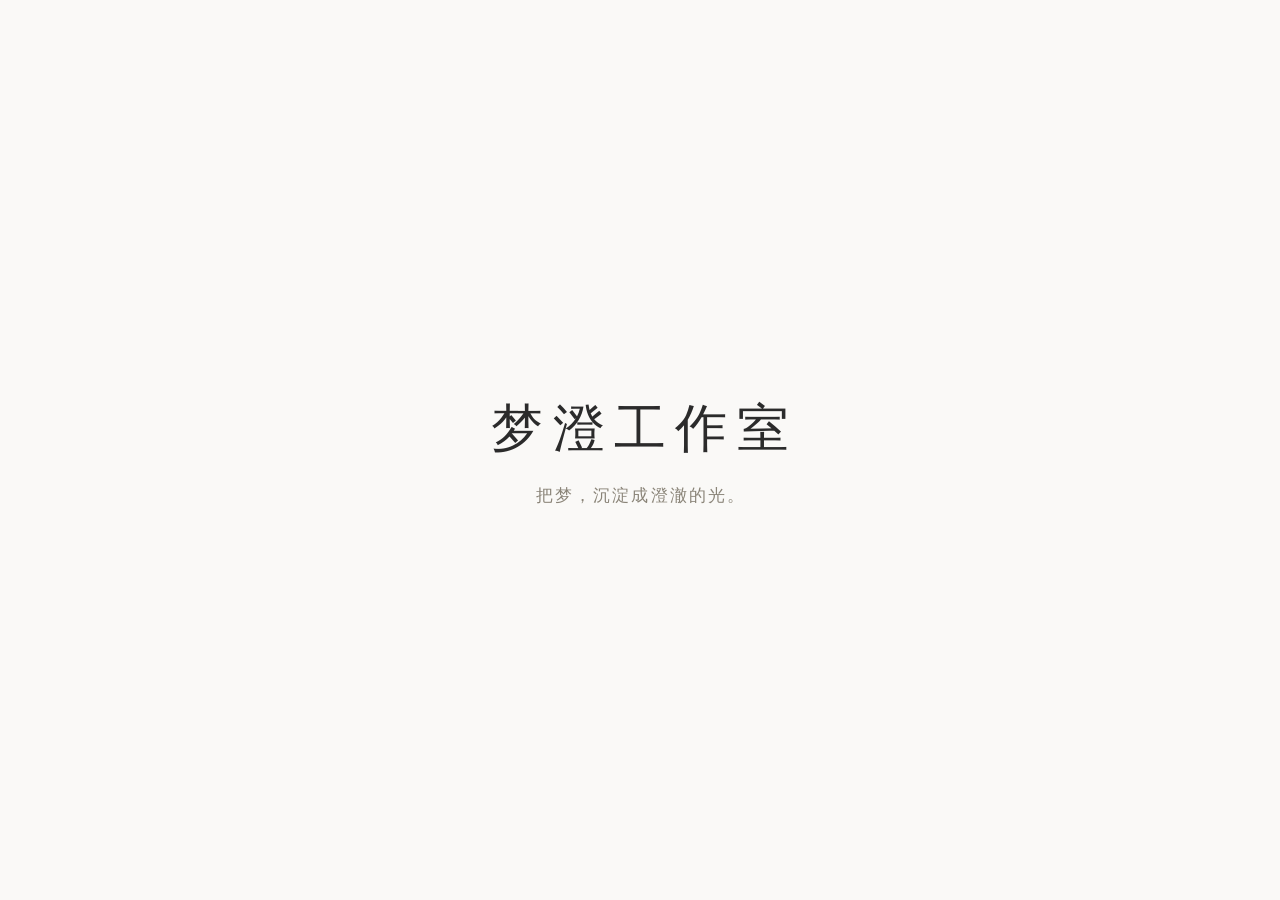
==== index.html @ 573a4550 "Add initial placeholder page for 梦澄工作室" ====
<!DOCTYPE html>
<html lang="zh-CN">
<head>
  <meta charset="UTF-8">
  <meta name="viewport" content="width=device-width, initial-scale=1.0">
  <title>梦澄工作室</title>
  <style>
    * {
      margin: 0;
      padding: 0;
      box-sizing: border-box;
    }

    html, body {
      height: 100%;
    }

    body {
      display: flex;
      flex-direction: column;
      align-items: center;
      justify-content: center;
      gap: 1.25rem;
      background: #faf9f7;
      color: #2b2b2b;
      font-family: "Noto Serif SC", "Songti SC", "SimSun", serif;
      text-align: center;
      padding: 1.5rem;
    }

    h1 {
      font-size: clamp(2rem, 6vw, 3.25rem);
      font-weight: 500;
      letter-spacing: 0.18em;
      text-indent: 0.18em;
    }

    p {
      font-size: clamp(0.9rem, 2.4vw, 1.05rem);
      color: #8a8478;
      letter-spacing: 0.12em;
      text-indent: 0.12em;
    }
  </style>
</head>
<body>
  <h1>梦澄工作室</h1>
  <p>把梦，沉淀成澄澈的光。</p>
</body>
</html>
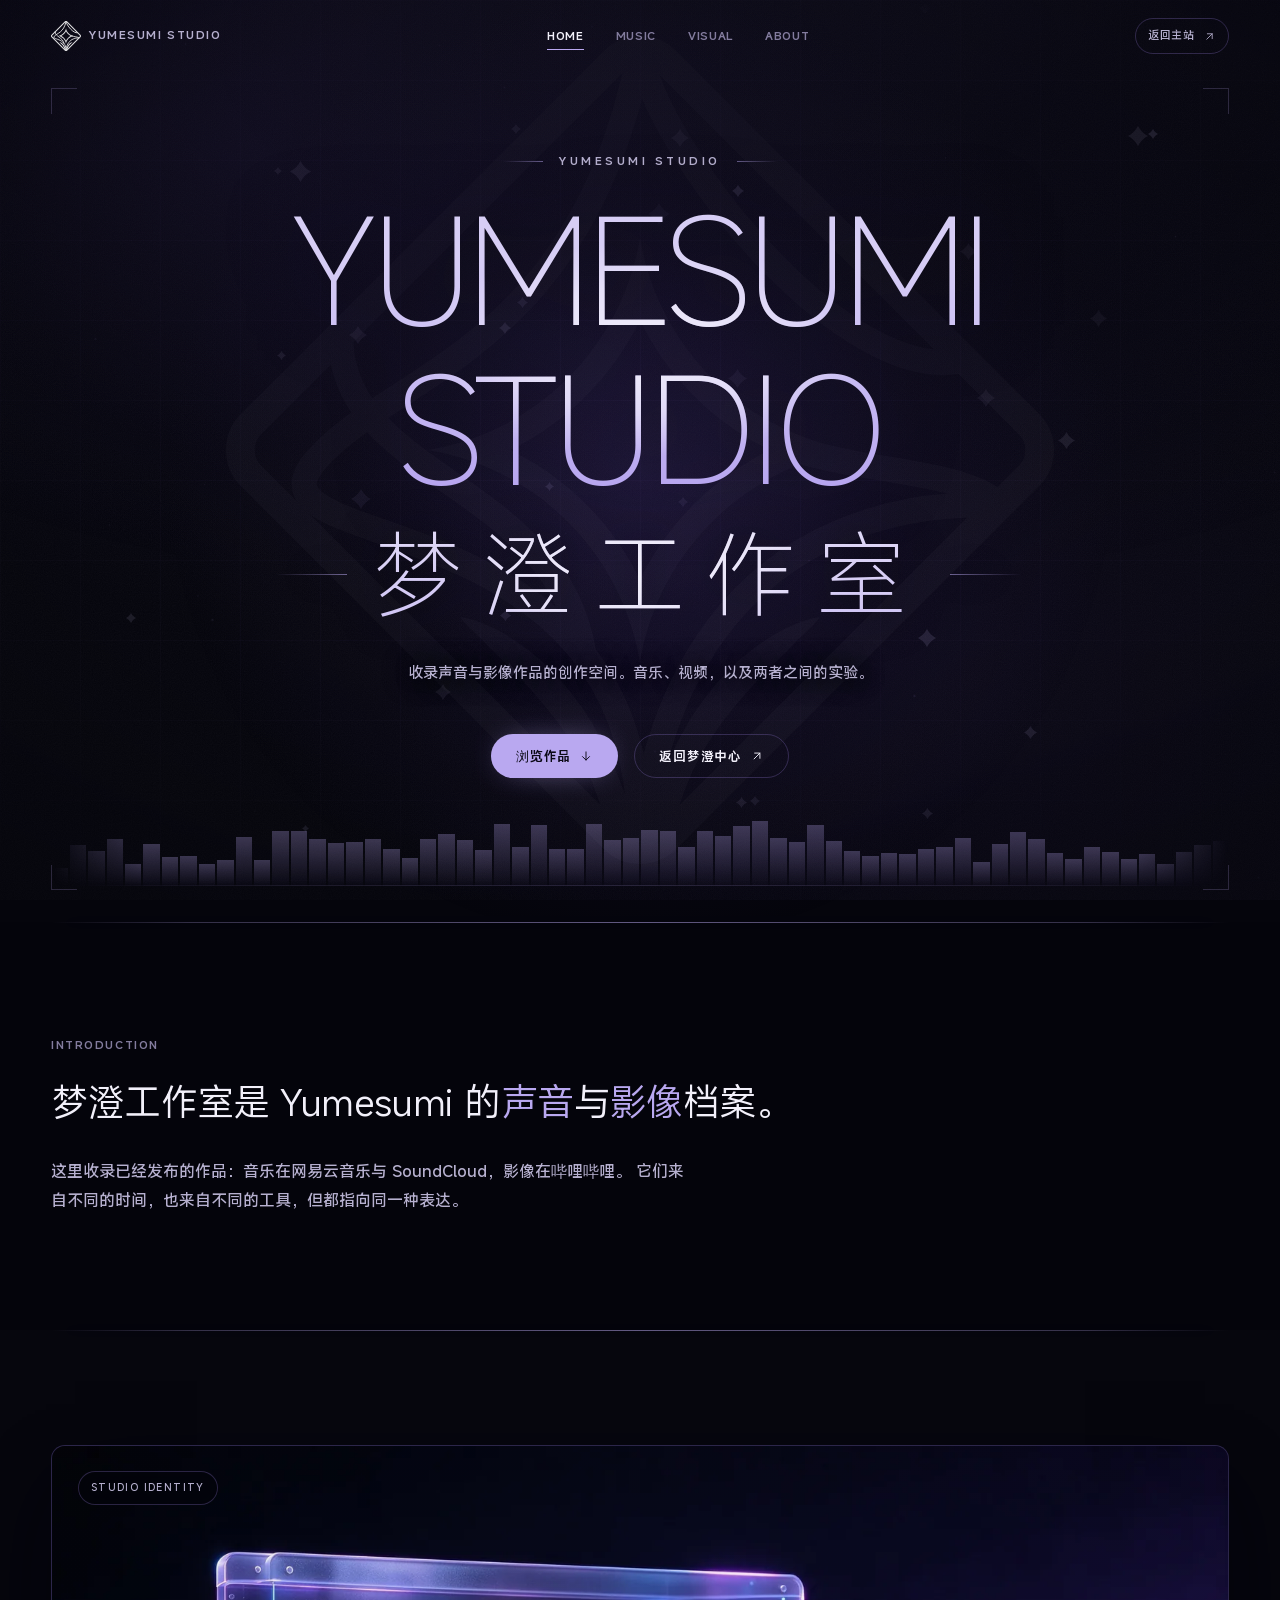
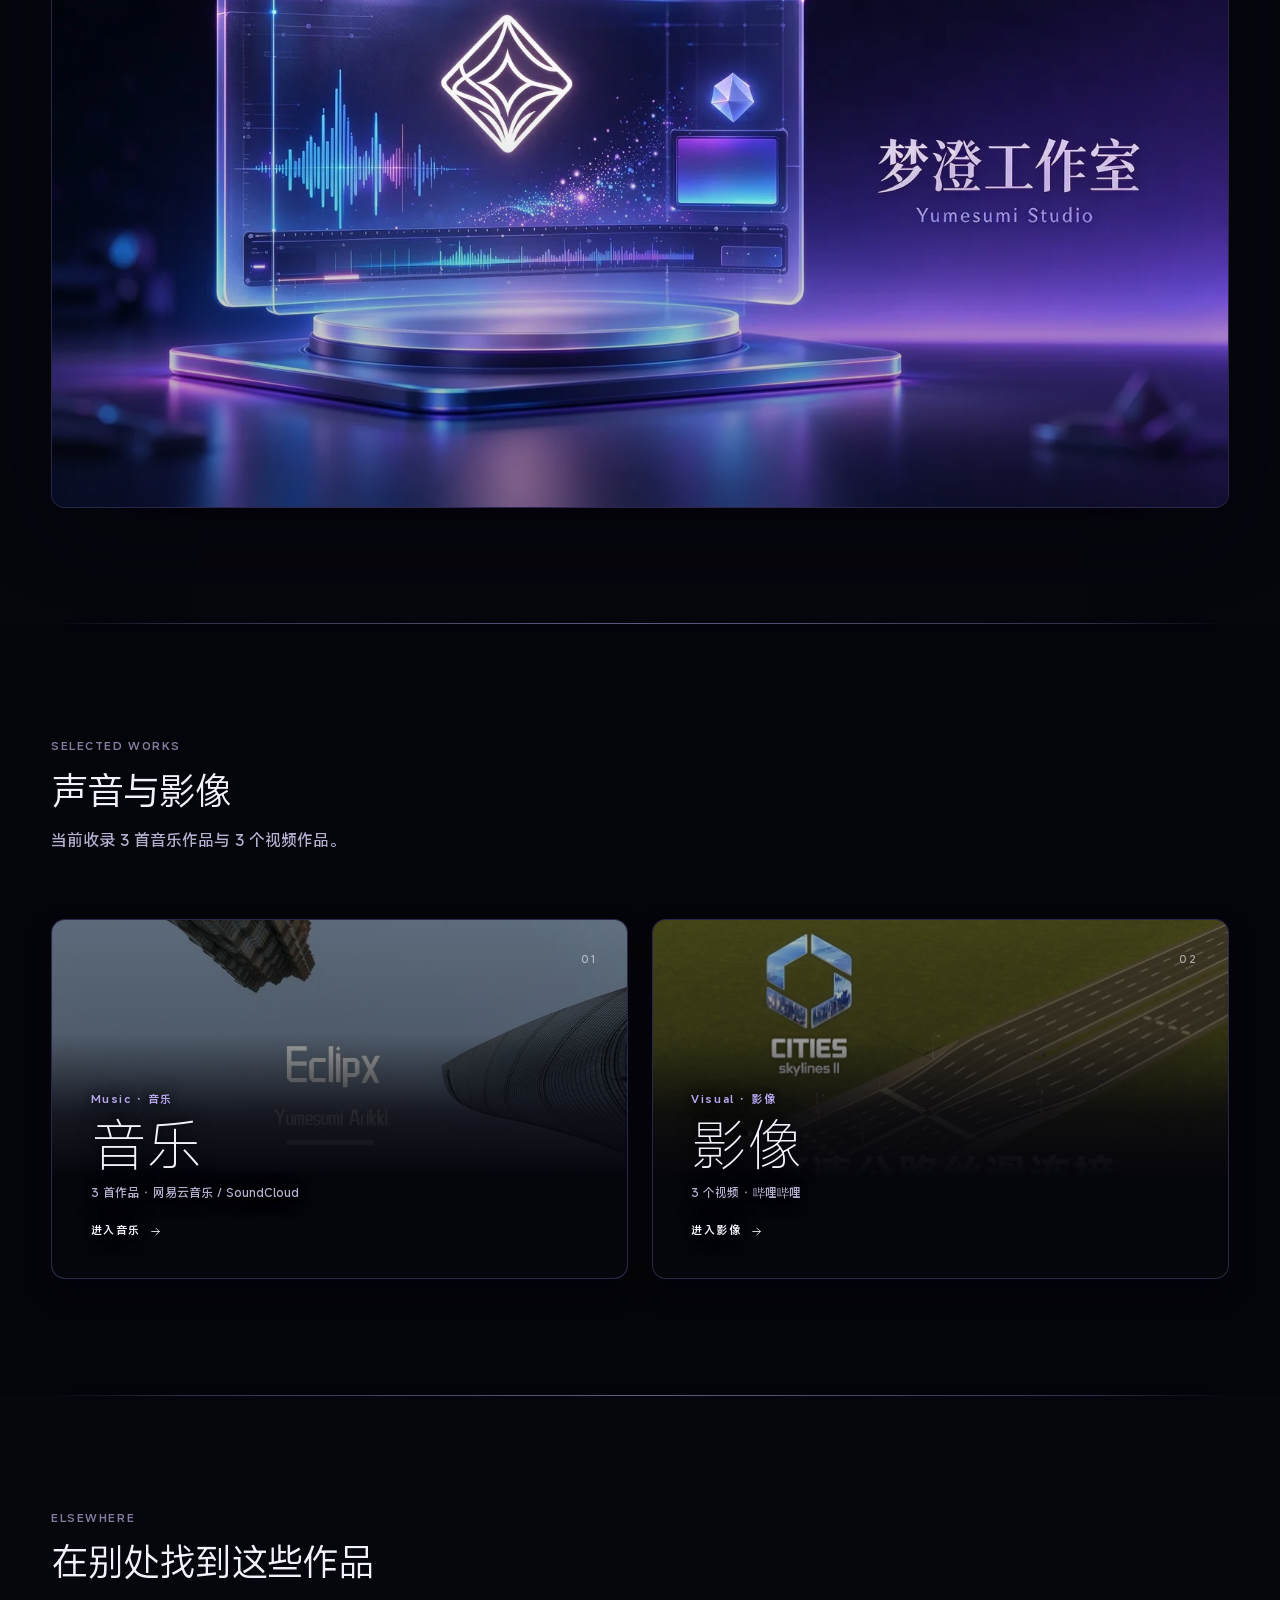
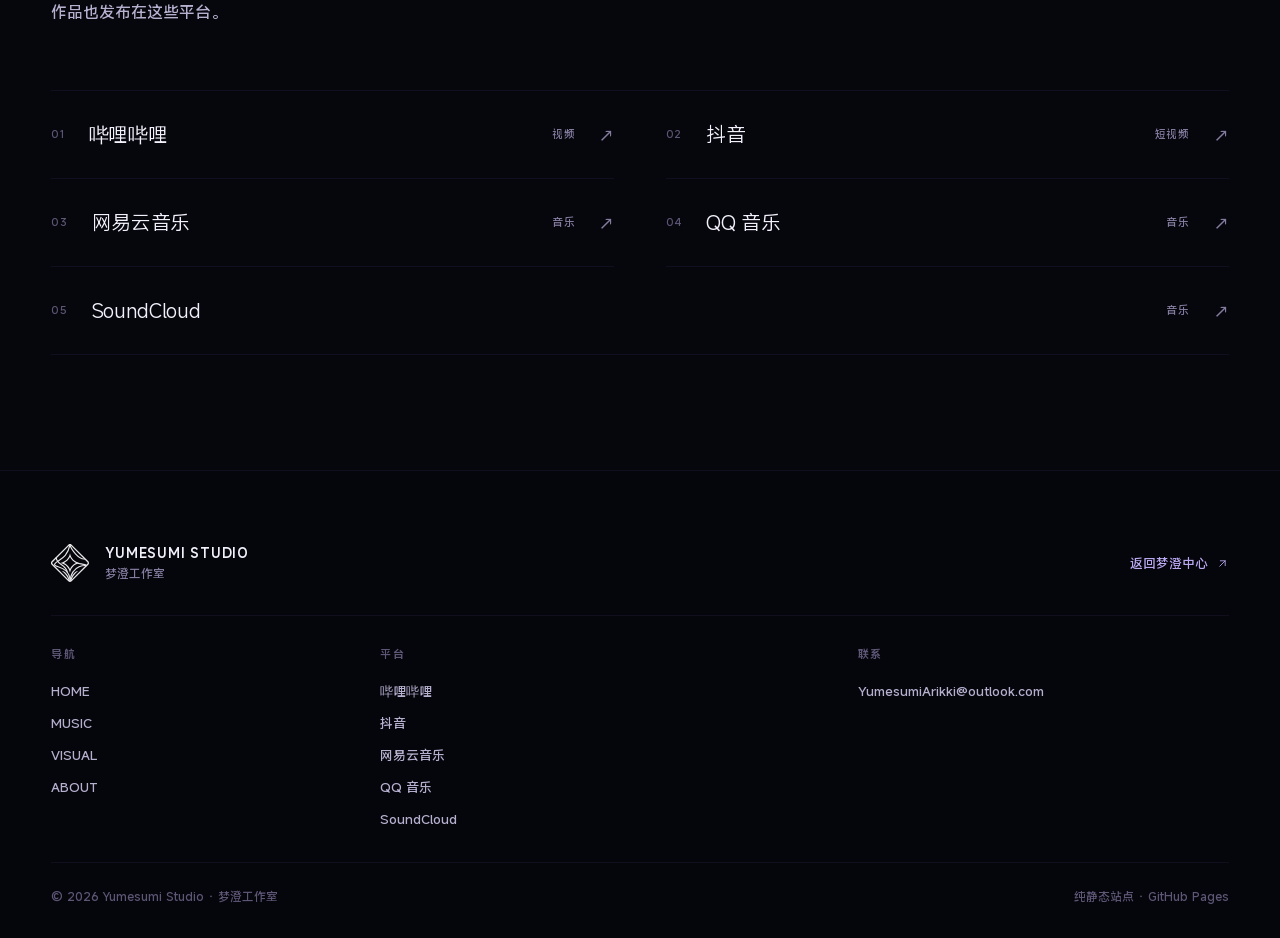
==== commit 0fa95097: "Build Yumesumi Studio music and visual portfolio Replace the placeholder with a pure static four-pag" ====
--- a/index.html
+++ b/index.html
@@ -2,49 +2,357 @@
 <html lang="zh-CN">
 <head>
   <meta charset="UTF-8">
-  <meta name="viewport" content="width=device-width, initial-scale=1.0">
-  <title>梦澄工作室</title>
-  <style>
-    * {
-      margin: 0;
-      padding: 0;
-      box-sizing: border-box;
-    }
-
-    html, body {
-      height: 100%;
-    }
-
-    body {
-      display: flex;
-      flex-direction: column;
-      align-items: center;
-      justify-content: center;
-      gap: 1.25rem;
-      background: #faf9f7;
-      color: #2b2b2b;
-      font-family: "Noto Serif SC", "Songti SC", "SimSun", serif;
-      text-align: center;
-      padding: 1.5rem;
-    }
-
-    h1 {
-      font-size: clamp(2rem, 6vw, 3.25rem);
-      font-weight: 500;
-      letter-spacing: 0.18em;
-      text-indent: 0.18em;
-    }
-
-    p {
-      font-size: clamp(0.9rem, 2.4vw, 1.05rem);
-      color: #8a8478;
-      letter-spacing: 0.12em;
-      text-indent: 0.12em;
-    }
-  </style>
+  <meta name="viewport" content="width=device-width, initial-scale=1, viewport-fit=cover">
+
+  <title>梦澄工作室 · Yumesumi Studio</title>
+  <meta name="description" content="梦澄工作室（Yumesumi Studio）收录 Yumesumi 制作的声音与影像作品：音乐、视频，以及两者之间的实验。">
+  <link rel="canonical" href="https://studio.yumesumi.cyou/">
+
+  <meta property="og:type" content="website">
+  <meta property="og:site_name" content="Yumesumi Studio">
+  <meta property="og:title" content="梦澄工作室 · Yumesumi Studio">
+  <meta property="og:description" content="收录声音与影像作品的创作空间。">
+  <meta property="og:image" content="https://studio.yumesumi.cyou/assets/brand/og.jpg">
+  <meta property="og:url" content="https://studio.yumesumi.cyou/">
+
+  <meta name="twitter:card" content="summary_large_image">
+  <meta name="twitter:title" content="梦澄工作室 · Yumesumi Studio">
+  <meta name="twitter:description" content="收录声音与影像作品的创作空间。">
+  <meta name="twitter:image" content="https://studio.yumesumi.cyou/assets/brand/og.jpg">
+
+  <meta name="theme-color" content="#05050c">
+  <meta name="color-scheme" content="dark">
+
+  <link rel="icon" href="assets/brand/logo.svg" type="image/svg+xml">
+  <link rel="apple-touch-icon" href="assets/brand/logo.svg">
+
+  <link rel="preload" href="assets/fonts/misans-latin.woff2" as="font" type="font/woff2" crossorigin>
+  <link rel="stylesheet" href="assets/fonts/fonts.css">
+  <link rel="stylesheet" href="assets/css/global.css">
+  <link rel="stylesheet" href="assets/css/site.css">
+  <script src="assets/js/site.js" defer></script>
 </head>
 <body>
-  <h1>梦澄工作室</h1>
-  <p>把梦，沉淀成澄澈的光。</p>
+  <a class="ys-skip-link" href="#main">跳转到主要内容</a>
+
+  <div class="ambience" aria-hidden="true">
+    <div class="ambience__aurora ambience__aurora--a"></div>
+    <div class="ambience__aurora ambience__aurora--b"></div>
+    <div class="ambience__aurora ambience__aurora--c"></div>
+    <div class="ambience__grid"></div>
+    <img class="ambience__mark" src="assets/brand/logo.svg" width="722" height="722" alt="">
+    <div class="starfield" data-starfield></div>
+    <div class="ambience__vignette"></div>
+    <div class="ambience__grain"></div>
+  </div>
+
+  <header class="site-nav" data-site-nav>
+    <div class="site-nav__inner ys-container ys-container--wide">
+      <a class="site-nav__brand" href="index.html" aria-label="梦澄工作室首页">
+        <img class="site-nav__mark" src="assets/brand/logo.svg" width="30" height="30" alt="">
+        <span class="site-nav__wordmark">YUMESUMI STUDIO</span>
+      </a>
+
+      <nav class="site-nav__links" aria-label="主导航">
+        <ul>
+          <li><a class="site-nav__link is-active" href="index.html" aria-current="page">HOME</a></li>
+          <li><a class="site-nav__link" href="music.html">MUSIC</a></li>
+          <li><a class="site-nav__link" href="media.html">VISUAL</a></li>
+          <li><a class="site-nav__link" href="about.html">ABOUT</a></li>
+        </ul>
+      </nav>
+
+      <div class="site-nav__actions">
+        <a class="site-nav__back" href="https://yumesumi.cyou/" aria-label="返回梦澄中心">
+          <span>返回主站</span>
+          <svg viewBox="0 0 24 24" width="13" height="13" fill="none" stroke="currentColor" stroke-width="1.6" stroke-linecap="round" stroke-linejoin="round" aria-hidden="true">
+            <path d="M7 17 17 7M8 7h9v9"></path>
+          </svg>
+        </a>
+
+        <button class="site-nav__toggle" type="button" aria-expanded="false" aria-controls="site-menu" data-menu-toggle>
+          <span class="site-nav__toggle-label">MENU</span>
+          <span class="site-nav__toggle-icon" aria-hidden="true">
+            <span></span>
+            <span></span>
+          </span>
+          <span class="ys-sr-only">打开菜单</span>
+        </button>
+      </div>
+    </div>
+  </header>
+
+  <div class="site-menu" id="site-menu" hidden data-menu-panel>
+    <button class="site-menu__close" type="button" data-menu-close aria-label="关闭菜单">
+      <span></span>
+      <span></span>
+    </button>
+
+    <div class="site-menu__inner ys-container">
+      <nav aria-label="移动端导航">
+        <ul class="site-menu__list">
+          <li style="--i: 0">
+            <a class="site-menu__link is-active" href="index.html" aria-current="page">
+              <span class="site-menu__index">01</span>
+              <span class="site-menu__label">HOME</span>
+            </a>
+          </li>
+          <li style="--i: 1">
+            <a class="site-menu__link" href="music.html">
+              <span class="site-menu__index">02</span>
+              <span class="site-menu__label">MUSIC</span>
+            </a>
+          </li>
+          <li style="--i: 2">
+            <a class="site-menu__link" href="media.html">
+              <span class="site-menu__index">03</span>
+              <span class="site-menu__label">VISUAL</span>
+            </a>
+          </li>
+          <li style="--i: 3">
+            <a class="site-menu__link" href="about.html">
+              <span class="site-menu__index">04</span>
+              <span class="site-menu__label">ABOUT</span>
+            </a>
+          </li>
+        </ul>
+      </nav>
+
+      <div class="site-menu__foot">
+        <a class="site-menu__meta" href="https://yumesumi.cyou/">返回梦澄中心</a>
+        <a class="site-menu__meta" href="mailto:YumesumiArikki@outlook.com">YumesumiArikki@outlook.com</a>
+      </div>
+    </div>
+  </div>
+
+  <main id="main">
+    <section class="hero" data-hero>
+      <div class="hero__backdrop" aria-hidden="true">
+        <div class="hero__glow"></div>
+        <div class="hero__scan"></div>
+        <div class="hero__hud">
+          <span></span>
+          <span></span>
+          <span></span>
+          <span></span>
+        </div>
+      </div>
+
+      <div class="hero__content ys-container ys-container--wide">
+        <p class="hero__eyebrow">YUMESUMI STUDIO</p>
+
+        <h1 class="hero__wordmark" data-spotlight>
+          <span class="hero__wordmark-line">YUMESUMI</span>
+          <span class="hero__wordmark-line">STUDIO</span>
+        </h1>
+
+        <p class="hero__name-zh" data-spotlight>梦澄工作室</p>
+
+        <p class="hero__lede">
+          收录声音与影像作品的创作空间。音乐、视频，以及两者之间的实验。
+        </p>
+
+        <div class="hero__actions">
+          <a class="button button--primary" href="#works">
+            <span>浏览作品</span>
+            <svg viewBox="0 0 24 24" width="14" height="14" fill="none" stroke="currentColor" stroke-width="1.6" stroke-linecap="round" stroke-linejoin="round" aria-hidden="true">
+              <path d="M12 5v14M6 13l6 6 6-6"></path>
+            </svg>
+          </a>
+
+          <a class="button button--ghost" href="https://yumesumi.cyou/">
+            <span>返回梦澄中心</span>
+            <svg viewBox="0 0 24 24" width="14" height="14" fill="none" stroke="currentColor" stroke-width="1.6" stroke-linecap="round" stroke-linejoin="round" aria-hidden="true">
+              <path d="M7 17 17 7M8 7h9v9"></path>
+            </svg>
+          </a>
+        </div>
+      </div>
+
+      <div class="hero__spectrum" data-spectrum aria-hidden="true"></div>
+    </section>
+
+    <section class="intro ys-section" id="introduction">
+      <div class="ys-container">
+        <div class="intro__inner">
+          <p class="ys-eyebrow">Introduction</p>
+
+          <p class="intro__statement">
+            梦澄工作室是 Yumesumi 的<span class="intro__accent">声音</span>与<span class="intro__accent">影像</span>档案。
+          </p>
+
+          <p class="intro__detail">
+            这里收录已经发布的作品：音乐在网易云音乐与 SoundCloud，影像在哔哩哔哩。
+            它们来自不同的时间，也来自不同的工具，但都指向同一种表达。
+          </p>
+        </div>
+      </div>
+    </section>
+
+    <section class="studio-visual ys-section" aria-label="工作室视觉">
+      <div class="ys-container ys-container--wide">
+        <figure class="studio-banner">
+          <img class="studio-banner__img" src="assets/brand/studio-banner.webp" width="1600" height="900" alt="悬浮的透明屏幕、声波与梦澄工作室标记组成的品牌视觉" loading="lazy">
+          <span class="studio-banner__label">Studio Identity</span>
+          <figcaption class="ys-sr-only">梦澄工作室视觉标识</figcaption>
+        </figure>
+      </div>
+    </section>
+
+    <section class="works-preview ys-section" id="works">
+      <div class="ys-container">
+        <div class="section-head">
+          <p class="ys-eyebrow">Selected Works</p>
+          <h2>声音与影像</h2>
+          <p class="section-head__desc">当前收录 3 首音乐作品与 3 个视频作品。</p>
+        </div>
+
+        <div class="portal-grid">
+          <a class="portal" href="music.html">
+            <img class="portal__img" src="assets/covers/music-eclipx.webp" width="800" height="800" alt="Eclipx(feat.荼鸢) 专辑封面">
+            <span class="portal__shade"></span>
+            <span class="portal__index">01</span>
+            <span class="portal__body">
+              <span class="portal__label">Music · 音乐</span>
+              <span class="portal__title">音乐</span>
+              <span class="portal__meta">3 首作品 · 网易云音乐 / SoundCloud</span>
+              <span class="portal__link">
+                进入音乐
+                <svg viewBox="0 0 24 24" width="13" height="13" fill="none" stroke="currentColor" stroke-width="1.6" stroke-linecap="round" stroke-linejoin="round" aria-hidden="true">
+                  <path d="M5 12h14M13 6l6 6-6 6"></path>
+                </svg>
+              </span>
+            </span>
+          </a>
+
+          <a class="portal" href="media.html">
+            <img class="portal__img" src="assets/covers/video-skyline.webp" width="1280" height="720" alt="天际线2高速公路连接教程封面">
+            <span class="portal__shade"></span>
+            <span class="portal__index">02</span>
+            <span class="portal__body">
+              <span class="portal__label">Visual · 影像</span>
+              <span class="portal__title">影像</span>
+              <span class="portal__meta">3 个视频 · 哔哩哔哩</span>
+              <span class="portal__link">
+                进入影像
+                <svg viewBox="0 0 24 24" width="13" height="13" fill="none" stroke="currentColor" stroke-width="1.6" stroke-linecap="round" stroke-linejoin="round" aria-hidden="true">
+                  <path d="M5 12h14M13 6l6 6-6 6"></path>
+                </svg>
+              </span>
+            </span>
+          </a>
+        </div>
+      </div>
+    </section>
+
+    <section class="platforms ys-section">
+      <div class="ys-container">
+        <div class="section-head">
+          <p class="ys-eyebrow">Elsewhere</p>
+          <h2>在别处找到这些作品</h2>
+          <p class="section-head__desc">作品也发布在这些平台。</p>
+        </div>
+
+        <ul class="platform-list">
+          <li>
+            <a class="platform-list__link" href="https://space.bilibili.com/265604149" target="_blank" rel="noopener noreferrer">
+              <span class="platform-list__index">01</span>
+              <span class="platform-list__name">哔哩哔哩</span>
+              <span class="platform-list__kind">视频</span>
+              <span class="platform-list__arrow" aria-hidden="true">↗</span>
+            </a>
+          </li>
+          <li>
+            <a class="platform-list__link" href="https://v.douyin.com/C-jmmYX4EuY/" target="_blank" rel="noopener noreferrer">
+              <span class="platform-list__index">02</span>
+              <span class="platform-list__name">抖音</span>
+              <span class="platform-list__kind">短视频</span>
+              <span class="platform-list__arrow" aria-hidden="true">↗</span>
+            </a>
+          </li>
+          <li>
+            <a class="platform-list__link" href="https://music.163.com/#/artist?id=46905106" target="_blank" rel="noopener noreferrer">
+              <span class="platform-list__index">03</span>
+              <span class="platform-list__name">网易云音乐</span>
+              <span class="platform-list__kind">音乐</span>
+              <span class="platform-list__arrow" aria-hidden="true">↗</span>
+            </a>
+          </li>
+          <li>
+            <a class="platform-list__link" href="https://y.qq.com/n/ryqq_v2/singer/003SkOLA4PKTkm" target="_blank" rel="noopener noreferrer">
+              <span class="platform-list__index">04</span>
+              <span class="platform-list__name">QQ 音乐</span>
+              <span class="platform-list__kind">音乐</span>
+              <span class="platform-list__arrow" aria-hidden="true">↗</span>
+            </a>
+          </li>
+          <li>
+            <a class="platform-list__link" href="https://soundcloud.com/yumesumi_arikki" target="_blank" rel="noopener noreferrer">
+              <span class="platform-list__index">05</span>
+              <span class="platform-list__name">SoundCloud</span>
+              <span class="platform-list__kind">音乐</span>
+              <span class="platform-list__arrow" aria-hidden="true">↗</span>
+            </a>
+          </li>
+        </ul>
+      </div>
+    </section>
+  </main>
+
+  <footer class="site-footer">
+    <div class="ys-container ys-container--wide">
+      <div class="site-footer__top">
+        <div class="site-footer__brand">
+          <img class="site-footer__mark" src="assets/brand/logo.svg" width="38" height="38" alt="">
+          <div>
+            <p class="site-footer__name">YUMESUMI STUDIO</p>
+            <p class="site-footer__zh">梦澄工作室</p>
+          </div>
+        </div>
+
+        <a class="site-footer__back" href="https://yumesumi.cyou/">
+          返回梦澄中心
+          <svg viewBox="0 0 24 24" width="13" height="13" fill="none" stroke="currentColor" stroke-width="1.6" stroke-linecap="round" stroke-linejoin="round" aria-hidden="true">
+            <path d="M7 17 17 7M8 7h9v9"></path>
+          </svg>
+        </a>
+      </div>
+
+      <div class="site-footer__grid">
+        <nav class="site-footer__col" aria-label="页脚导航">
+          <h2 class="site-footer__title">导航</h2>
+          <ul>
+            <li><a href="index.html">HOME</a></li>
+            <li><a href="music.html">MUSIC</a></li>
+            <li><a href="media.html">VISUAL</a></li>
+            <li><a href="about.html">ABOUT</a></li>
+          </ul>
+        </nav>
+
+        <nav class="site-footer__col" aria-label="平台链接">
+          <h2 class="site-footer__title">平台</h2>
+          <ul>
+            <li><a href="https://space.bilibili.com/265604149" target="_blank" rel="noopener noreferrer">哔哩哔哩</a></li>
+            <li><a href="https://v.douyin.com/C-jmmYX4EuY/" target="_blank" rel="noopener noreferrer">抖音</a></li>
+            <li><a href="https://music.163.com/#/artist?id=46905106" target="_blank" rel="noopener noreferrer">网易云音乐</a></li>
+            <li><a href="https://y.qq.com/n/ryqq_v2/singer/003SkOLA4PKTkm" target="_blank" rel="noopener noreferrer">QQ 音乐</a></li>
+            <li><a href="https://soundcloud.com/yumesumi_arikki" target="_blank" rel="noopener noreferrer">SoundCloud</a></li>
+          </ul>
+        </nav>
+
+        <div class="site-footer__col">
+          <h2 class="site-footer__title">联系</h2>
+          <ul>
+            <li><a href="mailto:YumesumiArikki@outlook.com">YumesumiArikki@outlook.com</a></li>
+          </ul>
+        </div>
+      </div>
+
+      <div class="site-footer__bottom">
+        <p>© 2026 Yumesumi Studio · 梦澄工作室</p>
+        <p>纯静态站点 · GitHub Pages</p>
+      </div>
+    </div>
+  </footer>
 </body>
 </html>
--- a/assets/fonts/fonts.css
+++ b/assets/fonts/fonts.css
@@ -0,0 +1,48 @@
+/* 自动生成，请勿手工修改。运行 `npm run assets:fonts` 重新生成。 */
+/* 源: MiSans/可变字体/MiSansVF.ttf  —— 保留 wght 150-700 字重轴 */
+/* 使用相对路径，兼容子路径部署 (base) */
+
+@font-face {
+  font-family: "MiSans";
+  src: url("./misans-latin.woff2") format("woff2");
+  font-weight: 150 700;
+  font-style: normal;
+  font-display: swap;
+  unicode-range: U+20-7E U+A1-AC U+AE-BF U+D7 U+F7 U+393-394 U+398 U+39B U+39E U+3A0 U+3A3 U+3A6 U+3A8-3A9 U+3B1-3C1 U+3C3-3C9 U+2010-2015 U+2018-201A U+201C-201E U+2020-2022 U+2026 U+2030 U+2032-2033 U+2039-203A U+20AC U+2160-2169 U+2190-2199 U+2202 U+2206 U+220F U+2211 U+221A U+221E U+222B U+222E U+2248 U+2260 U+2264-2265 U+27E8-27E9;
+}
+
+@font-face {
+  font-family: "MiSans";
+  src: url("./misans-sc-1.woff2") format("woff2");
+  font-weight: 150 700;
+  font-style: normal;
+  font-display: swap;
+  unicode-range: U+B7 U+2014 U+2018-2019 U+201C-201D U+2026 U+2103 U+2109 U+2190-2193 U+2196-2199 U+221A U+221E U+2248 U+2260 U+2264-2265 U+2460-2469 U+25A0-25A1 U+25B2-25B3 U+25BC-25BD U+25C6-25C7 U+25CB U+25CE-25CF U+2605-2606 U+3001-3002 U+300A-300B U+3010-3011 U+3014-3015 U+338E-338F U+33A1 U+33A5 U+4E01 U+4E0D U+4E11 U+4E19 U+4E1B-4E1C U+4E22 U+4E2A U+4E30 U+4E32 U+4E39 U+4E4F U+4E56 U+4E58 U+4E8C U+4EA7 U+4EC7 U+4ECE U+4ED3 U+4ED8 U+4EE3 U+4EFD U+4EFF U+4F0F-4F10 U+4F20 U+4F2F-4F30 U+4F34 U+4F43 U+4F46 U+4F4E U+4F5B U+4F70 U+4F88 U+4F97 U+4F9B U+4FA7 U+4FBF U+4FC3-4FC4 U+4FD8 U+4FDD U+4FEF U+4FFA U+500D U+5012 U+5021 U+507F U+5085 U+508D U+50A3 U+50A8 U+50AC U+50B2 U+513F U+5145 U+5149 U+5151 U+515A U+515C U+516B-516C U+5171 U+5173 U+5175 U+5178 U+5188 U+518C U+51A0 U+51AC U+51AF-51B0 U+51B2 U+51BB U+51CB U+51D1 U+51E1 U+51E4 U+51F3 U+51F9-51FA U+5200-5201 U+5206 U+521A-521B U+521D U+522B U+522E U+5230 U+523A U+523D U+5241 U+5250 U+5265 U+526F U+5272 U+529E-529F U+52A8 U+52C3 U+52FE U+5305-5306 U+5317 U+5319 U+532A U+534A U+5351 U+5355 U+535A U+535C U+535E U+5382 U+5384 U+5395 U+53A8 U+53C2 U+53C9 U+53CD U+53D1 U+53D8 U+53E0 U+53E4 U+53ED-53EE U+53FC U+5403-5404 U+540A U+5420 U+5426-5429 U+5435 U+5439 U+5446 U+5448 U+544A U+5490 U+5495 U+54C0 U+54C6 U+54CE U+54E5 U+54FA U+5507 U+5509 U+5531 U+554A U+5561 U+5598 U+560E U+5632 U+5676 U+56E4 U+56F1 U+56FA U+56FD U+572D U+5730 U+573A U+574A U+575D U+575F U+5782 U+579B U+57A2 U+57AB U+57C2-57C3 U+57CE U+57E0 U+5806 U+5815 U+5821 U+5824 U+5835 U+58A9 U+58C1 U+5904 U+5907 U+590D U+591A U+591F U+5927 U+592B U+593A U+5949 U+594B U+5954 U+5960 U+5965 U+5987 U+5992 U+59A8 U+59D1 U+5A25 U+5AE1 U+5B58 U+5B64 U+5B75 U+5B89 U+5B98 U+5B9A U+5B9D U+5BA0 U+5BAB U+5BBE U+5BCC U+5BDF U+5BE1 U+5BF8-5BF9 U+5BFC U+5C01 U+5C14 U+5C18 U+5C1D U+5C3A U+5C42 U+5C94 U+5C97 U+5C9B U+5CB8 U+5CE8 U+5CF0 U+5D07 U+5D14 U+5D29 U+5DDD U+5DE2 U+5DE5 U+5DE9 U+5DEE U+5DF4 U+5E01 U+5E03 U+5E06 U+5E1B U+5E1D U+5E26 U+5E2E U+5E38 U+5E45 U+5E62 U+5E72 U+5E76 U+5E7F U+5E87 U+5E8A U+5E95 U+5E97 U+5E9A U+5E9C U+5E9F U+5EA6 U+5F0A U+5F13 U+5F17 U+5F1B U+5F1F U+5F39 U+5F52-5F53 U+5F69-5F6A U+5F6C U+5F7B-5F7C U+5F85 U+5F97 U+5FB7 U+5FC5 U+5FF1 U+5FFF U+6016 U+6020 U+602A U+6069 U+606B U+606D U+6076 U+60B2 U+60BC U+60E6 U+60E8-60E9 U+60EB U+60ED-60F0 U+6101 U+611F U+6124 U+6148 U+618B U+61C2 U+61CA U+6208 U+6210 U+6233-6234 U+623F U+6241 U+624D U+6252-6253 U+626E-626F U+6273 U+6276 U+627C U+627F U+6284 U+628A U+6296 U+629A U+62A5 U+62B1 U+62B5 U+62BD U+62C2 U+62C5-62C6 U+62CC U+62D0 U+62D4 U+62DC U+62E8 U+62F1 U+6301-6302 U+6309 U+6321 U+6328 U+632B U+634C U+6355 U+6363 U+6376 U+6382 U+6387 U+6389 U+63A3 U+63AA U+63B8 U+63BA U+63D2 U+63E3 U+6400-6401 U+640F-6410 U+6413 U+641E U+642C-642D U+643D U+6446 U+6448 U+6467 U+6491 U+64A4 U+64AD-64AE U+64CD U+64E6 U+6539 U+653B U+653E U+6545 U+654C U+6556 U+655D-655E U+6562 U+6566 U+6577 U+658C U+6591 U+6597 U+65A5 U+65A7 U+65AD U+65B9 U+65E6 U+6602 U+660C U+6625 U+6668 U+6697 U+66B4 U+66F4 U+66F9 U+670D U+671D U+672C U+6735 U+6746 U+6750-6751 U+675C U+6760 U+676F U+677F U+6784 U+679C U+67AB U+67C4 U+67CF U+67D1 U+67DC U+67E5 U+67F4 U+6807 U+680B U+6839 U+683C U+6842 U+6848 U+6863 U+6886 U+6897 U+68CD U+68D2 U+68FA U+693D U+693F U+695A U+6982 U+699C U+69FD U+6A0A U+6A59 U+6A71 U+6B21 U+6B4C U+6B64-6B65 U+6B79 U+6B86 U+6B8B U+6BB5 U+6BBF U+6BD2 U+6BD4-6BD6 U+6BD9 U+6C1B U+6C1F U+6C28 U+6C2E U+6C5E U+6C60 U+6C7E U+6C89 U+6C9F U+6CA7 U+6CB8 U+6CBD U+6CCA U+6CD5 U+6CDB U+6CE2 U+6CF5 U+6D1E U+6D31 U+6D4B U+6D6E U+6DA4 U+6DAA U+6DC0 U+6DE1 U+6DEC U+6DF3 U+6E21 U+6E24 U+6E2F U+6E89 U+6EC1 U+6EC7 U+6EDA U+6EE8 U+6EF4 U+6F6E U+6F84 U+6F88 U+6FB3 U+6FD2 U+704C U+706F U+707F U+708A U+7092 U+70B3 U+70B9 U+70BD U+70E6 U+70FD U+7119-711A U+71AC U+7206 U+7231 U+7236 U+7238-7239 U+7248 U+728A U+72AF U+72C4 U+72C8 U+72D7 U+72EC U+7316 U+731C U+73BB U+73D0 U+73ED U+7470 U+74DC U+74E3 U+74F7 U+7518 U+752B U+752D U+7535 U+7538 U+7545 U+756A U+7574 U+7599 U+75A4 U+75AE-75AF U+75B5 U+75C5 U+75D8 U+75F4 U+75F9 U+7601 U+7629-762A U+764C U+7678 U+767B U+767D-767E U+7684 U+768B U+7691 U+76CE U+76D6-76D7 U+76EF U+76FE U+7763 U+776C U+7779 U+7785 U+77AA U+77D7 U+77ED-77EE U+77FE U+7840 U+7845 U+7889 U+788D U+7891 U+7898 U+789F U+78A7 U+78B4 U+78C1 U+78C5 U+78CB U+7977 U+798F U+79C6 U+79C9 U+79E4 U+79F0 U+7A0B U+7A17 U+7A20 U+7A3B U+7A3F U+7A7F U+7A97 U+7A9C U+7AEF U+7AFF U+7B06 U+7B14 U+7B1B U+7B26 U+7B28 U+7B2C U+7B49 U+7B4F U+7B54 U+7B56 U+7B79 U+7B8D U+7B94 U+7BA1 U+7BD9 U+7BE1 U+7C07 U+7C3F U+7C89 U+7C97 U+7CAA U+7CB9 U+7CD5 U+7CD9 U+7E41 U+7EAF U+7EB2 U+7EB7 U+7EBA U+7ECA U+7ED1 U+7ED9 U+7EF0 U+7EF7-7EF8 U+7F0E U+7F14 U+7F16 U+7F1A U+7F1D U+7F20 U+7F38 U+7F50 U+7F5A U+7F62 U+7F94 U+7FB9 U+7FC5 U+7FDF-7FE0 U+7FF1 U+7FFB U+800C U+8015 U+8019 U+8033 U+803B U+803D U+803F U+806A U+809A-809B U+809D U+80A0-80A1 U+80A4-80A5 U+80AA U+80AE U+80BA U+80C6 U+80CC U+80DE U+80F3 U+80FA U+8106 U+8116 U+812F U+8150-8151 U+8179 U+8180 U+818A U+818F U+8198 U+81C2 U+81E3 U+81ED U+822C U+8231 U+8235-8236 U+8239 U+827E U+82AC-82AD U+82B3 U+82CD U+82DE-82DF U+82EF U+8303 U+8328 U+832C U+8336 U+8349 U+8361 U+83C7 U+83DC U+83E0 U+83F2 U+845B U+8463 U+8471 U+8482 U+84D6 U+8521 U+853C-853D U+8584 U+85CF U+85E9 U+866B U+868C U+8695 U+86CA-86CB U+86E4 U+86FE U+8702 U+8749 U+8776 U+8822 U+8865 U+8868 U+886C U+8884 U+888B U+88AB U+88B1 U+88C1 U+88F9 U+8902 U+8912 U+8986 U+89C2 U+89C4 U+89E6 U+8BA2-8BA3 U+8BB9 U+8BBD U+8BBF U+8BCD U+8BDA U+8BDE U+8BE1 U+8BE5 U+8BE7 U+8BFB U+8BFD U+8C03 U+8C0D U+8C17 U+8C24 U+8C37 U+8C46 U+8C79-8C7A U+8D1D U+8D1F U+8D21-8D22 U+8D25 U+8D29 U+8D2C-8D2D U+8D2F-8D30 U+8D35 U+8D37 U+8D39 U+8D4B-8D4C U+8D50 U+8D63-8D64 U+8D74 U+8D76 U+8D81 U+8D85 U+8DCB-8DCC U+8DDF U+8DEA U+8DFA U+8E0C U+8E29 U+8E48 U+8E66 U+8E6C-8E6D U+8E72 U+8E7F U+8E87 U+8EAC U+8EB2 U+8F66 U+8F68 U+8F85 U+8F88 U+8F8A U+8F90 U+8F9C U+8F9E-8F9F U+8FA8-8FA9 U+8FAB U+8FB0 U+8FB9 U+8FBE U+8FC7 U+8FD4 U+8FDF U+8FEA U+8FED U+8FF8 U+9012 U+9017 U+901B U+901E U+9022 U+902E U+903C U+9041 U+904D U+904F U+9053 U+907F U+9093 U+90A6 U+90E8 U+90ED U+90F4 U+90F8 U+90FD U+9102 U+9119 U+915A U+916C U+9187 U+918B U+91C7 U+91DC U+9489 U+9492-9493 U+9499 U+949D-949E U+94A1-94A2 U+94A9 U+94B5 U+94C2 U+94EC U+94F2 U+9504-9505 U+950B U+9519 U+9524 U+952D U+953B U+9540 U+9550-9551 U+957F U+95ED U+95EF U+95FA U+9600-9601 U+9610 U+961C U+961F U+9632 U+963F U+9644 U+9648 U+965B U+9661 U+9664 U+9694 U+9698 U+96C7 U+96CC U+96CF U+96D5 U+96F9 U+9738 U+975B U+975E U+9769 U+9776 U+978D U+97AD U+9876 U+987E-987F U+9881 U+989D U+98A0 U+98A4 U+98CE U+98DE U+9910 U+996D U+9971 U+9975 U+997C U+997F U+9986 U+998B U+9A70 U+9A73 U+9A8B U+9AA8 U+9AD8 U+9B3C U+9C8D U+9CD6 U+9E3D U+9E45 U+9F0E U+9F13 U+9F3B U+9F7F U+9F9A U+9F9F U+FF01 U+FF03 U+FF05-FF06 U+FF08-FF0D U+FF0F U+FF1A-FF20 U+FF3C U+FF5C U+FF5E U+FFE5;
+}
+
+@font-face {
+  font-family: "MiSans";
+  src: url("./misans-sc-2.woff2") format("woff2");
+  font-weight: 150 700;
+  font-style: normal;
+  font-display: swap;
+  unicode-range: U+B7 U+2014 U+2018-2019 U+201C-201D U+2026 U+2103 U+2109 U+2190-2193 U+2196-2199 U+221A U+221E U+2248 U+2260 U+2264-2265 U+2460-2469 U+25A0-25A1 U+25B2-25B3 U+25BC-25BD U+25C6-25C7 U+25CB U+25CE-25CF U+2605-2606 U+3001-3002 U+300A-300B U+3010-3011 U+3014-3015 U+338E-338F U+33A1 U+33A5 U+4E24 U+4E34 U+4E3D-4E3E U+4E45 U+4E48 U+4E4E U+4E50 U+4E5D U+4E70-4E71 U+4E86 U+4E8F U+4E92 U+4E95 U+4EA2 U+4EA4-4EA5 U+4EA8 U+4EAC U+4EAE U+4EC5 U+4ECA-4ECB U+4ED1 U+4EE4 U+4EEC U+4EF6-4EF7 U+4F0E U+4F19-4F1A U+4F26 U+4F36 U+4F55 U+4F6C U+4F73 U+4F8B U+4FA3 U+4FA5 U+4FA9 U+4FAF U+4FCA U+4FD0 U+4FE9 U+4FED U+4FF1 U+5014 U+5019 U+501F U+5026 U+5047 U+5065 U+5080 U+5088 U+50DA U+50F5 U+5121 U+514B U+514D U+5162 U+516D U+5170 U+5177 U+517C U+5180 U+5192 U+5195 U+519B U+51B3 U+51B5 U+51B7 U+51C0 U+51C9 U+51CC U+51CF U+51DB U+51E0 U+51EF-51F0 U+51FB U+51FD U+520A U+5212 U+5217-5218 U+5229 U+523B U+5242 U+5251 U+5267 U+526A U+527F U+529B U+52A0 U+52A3 U+52AB U+52B1-52B3 U+52C9 U+52D2 U+52D8 U+5316 U+5320-5321 U+5349 U+534E U+5356 U+5361-5362 U+5364 U+536F U+5373 U+5375 U+5377 U+5386 U+5389 U+5398 U+539A U+53A9 U+53CA U+53E3 U+53E5-53E6 U+53EB U+53EF U+53F7 U+5408-5409 U+540D-540F U+5415 U+5417 U+541B U+541D U+542B U+542D U+543C U+5475 U+547C-547D U+5480 U+548C U+548E U+5496 U+5499 U+54AF U+54B3 U+54C4 U+54C8 U+54D7 U+54E9 U+54ED U+54FC U+5524 U+552C U+5543 U+5566 U+5580 U+5587 U+5589-558A U+559D U+5609 U+561B U+563F U+568E U+56BC U+56DE U+56F0 U+573E U+5747 U+574E-574F U+5751 U+5757 U+575A U+5764 U+5777 U+5783-5784 U+5792 U+57A6 U+57AE U+57CB U+57FA U+582A U+5883 U+58D5 U+58F3 U+58F6 U+592F U+5938-5939 U+594E U+5956 U+5978 U+597D U+5988 U+5993 U+5999 U+59B9 U+59D0 U+59DC U+59E5 U+59EC U+5A04 U+5A07 U+5A1F U+5A29 U+5A5A U+5A6A U+5A92 U+5A9A U+5AC1 U+5AC9 U+5B54 U+5B5F U+5B63 U+5B69-5B6A U+5B8F U+5BA2 U+5BA6 U+5BB3 U+5BB6 U+5BBD U+5BC2 U+5BC4 U+5BC6-5BC7 U+5BD0 U+5BD2 U+5BE5 U+5C06 U+5C16 U+5C31 U+5C3D U+5C40 U+5C45 U+5C4A U+5C61 U+5C65 U+5CAD U+5CBF U+5CE6 U+5CFB U+5DE8 U+5DF1 U+5DFE U+5E18 U+5E3D U+5E42 U+5E4C U+5E7B U+5E90 U+5E93 U+5E99 U+5EB7 U+5EC9-5ECA U+5ED3 U+5ED6 U+5EFA U+5F00 U+5F18 U+5F25 U+5F27 U+5F55 U+5F84 U+5F88 U+5F8A-5F8B U+5FBD U+5FCC U+5FD9 U+5FEB U+5FFD U+6000 U+601C U+6025 U+604B U+604D U+6050 U+6052 U+6062 U+6068 U+6073 U+608D U+6094 U+60A3 U+60AF U+60B8 U+60CA U+60D1 U+60E0 U+60E7 U+60F6 U+6127 U+614C U+6162 U+6167-6168 U+6177 U+61A8 U+61BE U+61D2 U+6212 U+6216 U+622A U+622E U+6237 U+625B U+6263 U+6269 U+6280 U+6289 U+6297 U+62A0-62A1 U+62A4 U+62BF U+62C9 U+62CE U+62D2 U+62D8 U+62E2-62E3 U+62E6 U+62EC U+62F7 U+630E U+631B U+6324-6325 U+6346 U+634D U+6350 U+635E U+6361-6362 U+636E U+6377 U+6398 U+63A0 U+63A5 U+63A7 U+63B3 U+63CF U+63E9-63EA U+63ED U+63FD U+6402 U+6405 U+6482 U+6485 U+64A9 U+64BC U+64C2 U+652B U+654F U+6551 U+6559 U+655B U+656C U+6599 U+65A4 U+65C5 U+65E2 U+65E7 U+65F1 U+65F7 U+6606 U+660E-660F U+6627 U+6643 U+664B U+6666 U+666F U+6676 U+667E U+66FC U+6717 U+673A U+674E U+6765 U+676D U+6770 U+6781 U+6797 U+679A U+67AF U+67B6-67B7 U+67EC U+67EF U+67F3 U+680F U+6817 U+6838 U+6846 U+6853-6854 U+6868 U+6881 U+6885 U+68A6 U+68A8 U+68C0 U+68C9 U+68D8 U+68F1 U+68F5 U+6912 U+695E U+6977 U+697C U+6994 U+69B4 U+69D0 U+69DB U+6A2A U+6AAC U+6B22 U+6B3E U+6B7C U+6BC1 U+6BCF U+6BDB U+6BEB U+6C11 U+6C13 U+6C26 U+6C2F U+6C47 U+6C49 U+6C57 U+6C5F U+6C72 U+6CA1 U+6CA5-6CA6 U+6CAA U+6CAE U+6CB3 U+6CCC U+6CEA U+6D01 U+6D1B U+6D25 U+6D2A U+6D3B U+6D41 U+6D46-6D47 U+6D4E U+6D51 U+6D5A U+6D69-6D6A U+6D77-6D78 U+6D9D U+6D9F U+6DA3 U+6DA7 U+6DB5 U+6DB8 U+6DCB U+6DEE U+6DF7 U+6E10 U+6E34 U+6E3A U+6E56 U+6E83 U+6E85 U+6E9C U+6ED1 U+6EE1 U+6EE4-6EE6 U+6F0F U+6F13 U+6F2B U+6F5E U+6F66 U+6F9C U+6FC0 U+706B U+706D U+7070 U+7075 U+7078 U+7089 U+7095 U+70AC U+70AF U+70BC U+70C2 U+70C8 U+70D8-70D9 U+70E4 U+70E9 U+70EC U+710A U+7115 U+7126 U+714C U+714E U+7164 U+71CE U+7235 U+7262 U+7281 U+72C2 U+72D0 U+72D9 U+72E0-72E1 U+72F8 U+72FC U+730E U+731B U+732B U+7334 U+733E U+7387 U+7396 U+739B U+73AB U+73AF U+73B2 U+7405-7406 U+7409 U+7433 U+745A U+7483 U+7532 U+753B U+754C U+7559 U+7565 U+7578 U+7586 U+7597 U+759A U+75A5 U+75BD-75BE U+75C9 U+75D5 U+75E2 U+75EA U+7624 U+7686-7687 U+76BF U+76D1-76D2 U+76D4 U+76DF U+76F2 U+7709 U+770B U+7720 U+772F U+7736-7737 U+775B U+776B U+7784 U+7792 U+77DB U+77E9 U+77EB U+77FF U+7801 U+780D U+783E U+786B U+7877 U+788C U+78B1 U+78CA U+78D5 U+78F7 U+78FA U+7901 U+793C U+796D U+7978 U+7981 U+7984 U+79BB U+79BE U+79D1-79D2 U+79D8 U+79EF U+79F8 U+79FD U+7A3C-7A3D U+7A76 U+7A7A U+7A96 U+7A98 U+7A9F U+7AA5 U+7ABF U+7ACB U+7ADE-7ADF U+7AE3 U+7AED U+7B3A U+7B3C U+7B4B U+7B50 U+7B77 U+7B80 U+7B95 U+7BA9 U+7BAD U+7BD3 U+7BEE U+7BF1 U+7C27 U+7C4D U+7C73 U+7C7B U+7C92 U+7CAE U+7CB1 U+7CB3 U+7CBE U+7CCA U+7CDC U+7CE0 U+7D27 U+7D2F U+7EA0 U+7EA2 U+7EA7 U+7EAA U+7EB6 U+7EC3 U+7ECF U+7ED3 U+7ED8 U+7EDC-7EDE U+7EE2 U+7EE7 U+7EE9 U+7EF5 U+7EFF U+7F04-7F06 U+7F09 U+7F13 U+7F15 U+7F34 U+7F55 U+7F57 U+7F8E U+7F9A U+7FF0 U+8001 U+8003 U+8017 U+804A-804B U+8054 U+805A U+808B-808C U+80A9 U+80AF U+80E1 U+80EF U+80F6 U+8109-810A U+811A U+8138 U+814A U+81FC U+8205 U+822A U+8230 U+826F-8270 U+8282 U+8292 U+82A5-82A6 U+82B1 U+82D7 U+82DB U+82E6 U+8302 U+8305 U+830E U+8327 U+832B U+8346 U+8350 U+8352 U+8354 U+835A U+8364 U+8377 U+8389 U+83B1-83B2 U+83B7 U+83BD U+83CA U+83CC U+83CF U+83F1 U+840C U+841D U+843D U+846B U+8475 U+848B U+8499 U+84DD U+84DF U+8511 U+8513 U+8549 U+857E U+85C9 U+85D0 U+864E-864F U+8651 U+8679 U+8682 U+86D4 U+86EE U+871C U+8721 U+8757 U+8774 U+879F U+87BA U+8857 U+8861 U+88C2 U+88E4 U+88F8 U+8910 U+895F U+89C1 U+89C5 U+89C8-89C9 U+89D2 U+89E3 U+8B66 U+8BA1 U+8BA5 U+8BB0 U+8BB2-8BB3 U+8BBA U+8BC0 U+8BDD U+8BEB U+8BF2 U+8BFE U+8C05 U+8C0E U+8C1C U+8C28-8C29 U+8C30 U+8C41 U+8C62 U+8C6A U+8C89 U+8C8C U+8D27 U+8D31 U+8D38 U+8D3A U+8D3E-8D3F U+8D41-8D42 U+8D56 U+8D6B U+8DDD U+8DE8 U+8DEF U+8DF5 U+8E1E U+8F6E U+8F70 U+8F7F U+8F83 U+8F86 U+8F89 U+8F91 U+8FA3 U+8FBD U+8FC8 U+8FD1 U+8FD8 U+8FDB U+8FDE U+8FF7 U+8FF9 U+903B U+90AF U+90BB U+90CA U+90CE U+90DD U+90E1 U+9152 U+9163 U+916A U+9171 U+9175-9177 U+919A U+91CC U+91CF U+91D1 U+9274 U+94A7 U+94BE U+94C3 U+94C6 U+94DD U+94ED U+94F0 U+94FE U+951A U+9523 U+9526 U+952E-9530 U+9541 U+955C U+9563 U+956D U+9570 U+95E8 U+95F4 U+95F7 U+95FD U+9602 U+9611 U+9614 U+9636 U+9645-9647 U+964B U+964D U+9675 U+9686 U+96B6 U+96C6 U+96F6-96F7 U+9709 U+970D U+9716 U+9732 U+9756 U+9759 U+9760-9762 U+9773 U+97A0 U+97E9 U+97ED U+9885-9886 U+9888 U+988A U+9897 U+9965 U+996F U+997A U+9988 U+998F U+9992 U+9A6C U+9A74 U+9A79 U+9A7E U+9A82 U+9A84 U+9A86-9A87 U+9A8F U+9AA1 U+9AB8 U+9B41-9B42 U+9C81 U+9CA4 U+9CB8 U+9CDE U+9E21 U+9E23 U+9E3F U+9E43 U+9E64 U+9E7F U+9E93 U+9EA6 U+9EBB U+9EC4 U+9ECE U+9ED1 U+9F84 U+9F99 U+FF01 U+FF03 U+FF05-FF06 U+FF08-FF0D U+FF0F U+FF1A-FF20 U+FF3C U+FF5C U+FF5E U+FFE5;
+}
+
+@font-face {
+  font-family: "MiSans";
+  src: url("./misans-sc-3.woff2") format("woff2");
+  font-weight: 150 700;
+  font-style: normal;
+  font-display: swap;
+  unicode-range: U+B7 U+2014 U+2018-2019 U+201C-201D U+2026 U+2103 U+2109 U+2190-2193 U+2196-2199 U+221A U+221E U+2248 U+2260 U+2264-2265 U+2460-2469 U+25A0-25A1 U+25B2-25B3 U+25BC-25BD U+25C6-25C7 U+25CB U+25CE-25CF U+2605-2606 U+3001-3002 U+300A-300B U+3010-3011 U+3014-3015 U+338E-338F U+33A1 U+33A5 U+4E03 U+4E07 U+4E09-4E0A U+4E14 U+4E16 U+4E18 U+4E1D U+4E27 U+4E38 U+4E43 U+4E52-4E54 U+4E5E U+4E66 U+4E73 U+4E7E U+4E8B U+4EA1 U+4EA9 U+4EAD U+4EB2 U+4EBA U+4EC0-4EC1 U+4EC6 U+4ECD U+4ED5-4ED6 U+4EDF U+4EFB U+4F01 U+4F1E U+4F24 U+4F38 U+4F3A U+4F3C U+4F53 U+4F60 U+4F69 U+4F7F U+4F8D U+4FA8 U+4FB5 U+4FCF U+4FD7 U+5018 U+502A U+503E U+504F U+505C U+5076-5077 U+50BB U+50E7 U+50F3 U+50FB U+5112 U+5154 U+5165 U+5168 U+5176 U+517D U+5185 U+5189 U+5197 U+519C U+51C4 U+51DD U+51ED U+51F8 U+5203 U+5207 U+5220 U+5224 U+5228 U+5237-5239 U+5243 U+524D U+5254 U+5256 U+5269 U+5288 U+529D U+52AA U+52BF U+52DF U+52E4 U+52FA U+5339-533A U+533F U+5341 U+5343 U+5347 U+5357 U+5374 U+537F U+5385 U+53BB U+53C1 U+53CC U+53D4 U+53D6-53D7 U+53DB U+53F0 U+53F2 U+53F8-53F9 U+540C U+5410 U+541E U+542C U+542E-542F U+5450 U+5455 U+545B U+5462 U+5478 U+547B U+5486 U+54C1 U+54C7 U+54E6 U+54E8 U+54EA U+5506 U+5510 U+552E U+553E U+5546 U+5564-5565 U+556A U+556E U+557C U+5584 U+55B7 U+55D3 U+55DC U+55E3 U+55FD U+5636 U+5668 U+566C U+568F U+56B7 U+56CA U+56DA-56DB U+56E2 U+56FE U+5703 U+5708 U+571F U+5723 U+574D U+575B U+5761 U+5766 U+576A U+576F U+57D4 U+57F9 U+5802 U+5811 U+584C U+5851 U+5854 U+5858 U+585E U+586B U+5885 U+5892-5893 U+5899 U+58A8 U+58E4 U+58EB-58EC U+58F0 U+5916 U+5929-592A U+5931 U+5934 U+5947-5948 U+5951 U+5957 U+5962 U+5973-5974 U+5976 U+5979 U+5982 U+598A U+59A5 U+59AE U+59BB U+59C6 U+59CB U+5A03 U+5A18 U+5A1C U+5A20 U+5A36 U+5A46 U+5A49 U+5A76 U+5AC2 U+5AE9 U+5B59 U+5B70 U+5B7A U+5B7D U+5B81 U+5B83 U+5B88 U+5B8B-5B8C U+5B9B U+5B9E U+5BA1 U+5BA4 U+5BB9 U+5BBF U+5BDD-5BDE U+5BFA U+5BFF U+5C04 U+5C11 U+5C1A U+5C38 U+5C3C U+5C3F U+5C41 U+5C48-5C49 U+5C4E-5C4F U+5C5E U+5C60 U+5C6F U+5C71 U+5C81-5C82 U+5CED U+5D0E U+5D4C U+5DE7 U+5DF3 U+5E02 U+5E05 U+5E08 U+5E15-5E16 U+5E55 U+5E73-5E74 U+5E86 U+5E9E U+5EAD U+5EB6 U+5EF7 U+5F03-5F04 U+5F0F U+5F2F U+5F31 U+5F3A U+5F64 U+5F6D U+5F80 U+5F92 U+5F98 U+5FCD U+5FF5 U+6001-6002 U+6012 U+6015 U+601D U+602F U+6043 U+6055 U+606C U+6070 U+607C U+6084 U+60A8 U+60C5 U+60CB U+60D5 U+60F9 U+614E U+6151 U+6155 U+61E6 U+620D-620E U+621A U+6240 U+6247 U+624B U+6251 U+6254 U+6258 U+6266 U+626B U+626D U+6270 U+6279 U+6292 U+6295 U+629B U+62A2 U+62A8 U+62AB-62AC U+62B9 U+62C7-62C8 U+62CD U+62D3 U+62D6 U+62DF U+62E7 U+62ED U+62F3-62F4 U+62FC U+62FE-62FF U+6311 U+6316 U+631E U+6320 U+632A U+633A U+633D U+6345 U+634E-634F U+635F U+6367 U+637B U+6388 U+638F-6390 U+6392 U+63A2 U+63A8 U+63C9 U+63D0 U+6414 U+641C U+642A U+6444 U+644A U+6454 U+6469 U+6478-6479 U+6487 U+6492 U+6495 U+64AC U+64B5 U+64C5 U+64CE U+64D2 U+64DE U+6500 U+6518 U+6536 U+6563 U+6570 U+6572 U+65AF U+65BD U+65C1 U+65D7 U+65E5 U+65F6 U+65FA U+662F U+664C U+6652 U+665A U+666E U+6674 U+6691 U+6696 U+66AE U+66D9 U+66DD U+66F2 U+66FF U+670B U+6714 U+671B U+671F U+6728 U+672B U+672F U+6734 U+6740 U+6743 U+6749 U+675F U+6761 U+677E U+6789 U+67A2 U+67AA U+67D0 U+67D2-67D4 U+67E0 U+67FF U+6811 U+6813 U+6816 U+6843 U+6850-6851 U+6865 U+6876 U+68A2 U+68AD U+68AF U+68B3 U+68CB U+68DA U+68E0 U+68EE U+692D U+69B7 U+6A21 U+6A47 U+6A80 U+6B20 U+6B27 U+6B3A U+6B49 U+6B67 U+6B6A U+6B7B U+6B8A U+6BB4 U+6BCD U+6BD7 U+6BEF U+6C0F U+6C14 U+6C16 U+6C22 U+6C30 U+6C34 U+6C40 U+6C42 U+6C55 U+6C5D U+6C64 U+6C6A U+6C70 U+6C7D U+6C81 U+6C88 U+6C8F U+6C99 U+6C9B U+6CA4 U+6CAB U+6CC5 U+6CC9 U+6CDE U+6CE1 U+6CE3 U+6CE5 U+6CF0 U+6CFC U+6D12 U+6D3C-6D3E U+6D45 U+6D53 U+6D66 U+6D82 U+6D85 U+6D89 U+6D95 U+6D9B U+6DA6 U+6DA9 U+6DCC U+6DD1 U+6DD6 U+6DD8 U+6DF1 U+6DFB U+6E05 U+6E17 U+6E20 U+6E43 U+6E4D U+6E7E-6E7F U+6EAF U+6EB6 U+6EBA U+6ED4 U+6EE9 U+6F02 U+6F06 U+6F20 U+6F31 U+6F58 U+6F5C U+6F6D U+6F8E U+7011 U+7094 U+70AD-70AE U+70C1 U+70C3 U+70E7 U+70EB U+70ED U+70F7 U+70F9 U+7136 U+715E U+717D U+7194 U+719F U+71C3 U+722C U+723D U+7247 U+724C U+725B U+725F U+7261 U+7267 U+7272 U+7275 U+7279 U+72AC U+72DE U+72EE U+736D U+738B U+73A9 U+73CA U+7403 U+7410 U+7434-7436 U+743C U+745E-745F U+74E2 U+74E4 U+74E6 U+74F6 U+751A U+751C U+751F U+7525 U+7529 U+7530 U+7533 U+7537 U+7554 U+7566 U+758F U+759F U+75B2 U+75BC U+75CA U+75DB U+75DE U+75F0 U+7626 U+762B U+7638 U+7696 U+76AE U+76C6 U+76D8 U+76DB U+76EE U+76FC U+7701 U+773A U+7761 U+7766 U+77A5 U+77A7 U+77AC U+77B3 U+77E2 U+77F3 U+7802 U+780C U+7812 U+7830 U+7834 U+7837 U+7855 U+786E U+787C U+788E U+7897 U+78B0 U+78B3 U+78BE U+78D0 U+78E8 U+793A U+793E U+7941 U+7948 U+795E-795F U+7968 U+79BD U+79C1 U+79C3 U+79CB U+79E6 U+7A0D-7A0E U+7A46 U+7A57 U+7A77 U+7A81 U+7A83 U+7A8D U+7AD6 U+7AE5 U+7B0B U+7B52 U+7B5B U+7B7E U+7B97 U+7BC7 U+7BF7 U+7C95 U+7C9F U+7CD6 U+7CEF U+7D20 U+7D22 U+7EAB U+7EB1 U+7EB3 U+7EBD U+7EC5 U+7ECD U+7ED2 U+7ED5 U+7EDF U+7EE5-7EE6 U+7EF3 U+7F29 U+7F2E U+7F3A U+7F51 U+7F72 U+7F8C U+7FA4 U+7FD8 U+800D U+8010 U+802A U+8038 U+8042 U+8058 U+8083 U+8086 U+8089 U+80BE U+80CE U+80D6 U+80DA U+80DC U+80FD U+8110-8111 U+8113 U+8131 U+813E U+8146 U+8154-8155 U+816E U+817B U+817E-817F U+819B-819C U+81A8 U+81B3 U+81C0 U+820C-820D U+8212 U+8214 U+821C U+8247 U+8258 U+8272 U+828D U+82B9 U+82CF U+82D4 U+82E5 U+82EB U+82F9 U+8304 U+8338-8339 U+8363 U+8386 U+838E U+83AB U+83E9 U+8404 U+840D U+8428 U+8461 U+849C U+84B2 U+84C9 U+84D1 U+84EC U+852B-852C U+8537 U+854A U+85AF U+85D5 U+85E4 U+8611 U+8650 U+8671 U+867D U+8680 U+86C6-86C7 U+86D9 U+8700 U+8715 U+878D U+8815 U+886B U+8870 U+888D U+8892 U+889C U+88D9 U+88F3-88F4 U+8925 U+892A U+89C6 U+8A8A U+8A93 U+8B6C U+8BA4 U+8BA8-8BA9 U+8BAB U+8BBC U+8BBE U+8BC4 U+8BC6 U+8BC9 U+8BD5 U+8BD7 U+8BF4-8BF5 U+8BF7 U+8BFA U+8C01 U+8C08 U+8C0B U+8C26 U+8C2C-8C2D U+8C31 U+8C34 U+8C4C U+8D2A-8D2B U+8D34 U+8D4A U+8D4E-8D4F U+8D54 U+8D5B U+8D61 U+8D66 U+8D77 U+8D8B U+8D9F U+8DA3 U+8DB4 U+8DD1 U+8DF3 U+8E0F U+8E22 U+8E44 U+8E4B U+8EAB U+8EAF U+8EBA U+8F6F U+8F7B U+8F93 U+8FB1 U+8FC1 U+8FC4 U+8FE2 U+8FEB U+8FF0 U+9000-9003 U+9006 U+900F U+9014 U+901A U+901D U+901F U+9042 U+9063 U+90A3 U+90B1 U+90B5 U+914B U+914D U+915E U+9165 U+916E U+9178 U+917F U+919B U+91CA U+948E U+94A0 U+94A6 U+94AE U+94B1 U+94B3 U+94C1 U+94C5 U+94DC U+94FA U+9501 U+9510-9511 U+9539 U+954A U+954D U+95EA U+95F0 U+95F9 U+962E U+9640 U+964C U+9655 U+966A U+9676 U+968B U+968F U+96A7 U+96BE U+96C0 U+9713 U+971C U+9739 U+9752 U+9798 U+97E7 U+97F6 U+9877 U+987A U+987D U+9882 U+9887 U+9891 U+9893 U+9898 U+98A7 U+98D8 U+98DF U+9970 U+9972 U+9976 U+9981 U+9996 U+9A6E U+9A71 U+9A76 U+9A7C U+9A91 U+9A97 U+9A9A U+9AD3 U+9B44 U+9B54 U+9CC3 U+9E1F U+9E25 U+9E35 U+9E4A U+9E4F U+9ECD U+9ED4 U+9ED8 U+9F20 U+9F50 U+9F8B U+FF01 U+FF03 U+FF05-FF06 U+FF08-FF0D U+FF0F U+FF1A-FF20 U+FF3C U+FF5C U+FF5E U+FFE5;
+}
+
+@font-face {
+  font-family: "MiSans";
+  src: url("./misans-sc-4.woff2") format("woff2");
+  font-weight: 150 700;
+  font-style: normal;
+  font-display: swap;
+  unicode-range: U+B7 U+2014 U+2018-2019 U+201C-201D U+2026 U+2103 U+2109 U+2190-2193 U+2196-2199 U+221A U+221E U+2248 U+2260 U+2264-2265 U+2460-2469 U+25A0-25A1 U+25B2-25B3 U+25BC-25BD U+25C6-25C7 U+25CB U+25CE-25CF U+2605-2606 U+3001-3002 U+300A-300B U+3010-3011 U+3014-3015 U+338E-338F U+33A1 U+33A5 U+4E00 U+4E08 U+4E0B U+4E0E U+4E13 U+4E1A U+4E25 U+4E2B U+4E2D U+4E3A-4E3B U+4E49 U+4E4B-4E4D U+4E59 U+4E5F-4E61 U+4E88-4E89 U+4E8E U+4E91 U+4E94 U+4E9A-4E9B U+4EA6 U+4EAB U+4EBF U+4ED4 U+4ED7 U+4ED9 U+4EE5 U+4EEA U+4EF0 U+4EF2 U+4F0A U+4F0D U+4F11 U+4F17-4F18 U+4F1F U+4F2A U+4F4D U+4F4F-4F51 U+4F59 U+4F5C U+4F63 U+4F6F U+4F84 U+4F9D U+4FA0 U+4FA6 U+4FAE U+4FDE U+4FE1 U+4FEE U+501A U+503A U+503C U+505A U+50CF U+5141 U+5143-5144 U+5146 U+5148 U+5174 U+5179 U+517B U+518D U+5199 U+51A4 U+51B6 U+51C6 U+51F6 U+51FF U+5211 U+5219 U+5236 U+524A U+52A1 U+52A9 U+52C7 U+52CB U+52FF-5300 U+5308 U+531D U+5323 U+533B U+5348 U+534F U+5352-5353 U+5360 U+5367 U+536B U+5370-5371 U+5378 U+538B-538C U+539F U+53A2 U+53A6 U+53BF U+53C8 U+53CB U+53D9 U+53EA U+53EC U+53F3 U+53F6 U+5401 U+5411 U+5413 U+541F U+5431 U+5434 U+5438 U+543B U+543E U+5440 U+5458 U+545C U+5468 U+5473 U+548B U+548F U+5492 U+54A8 U+54AC U+54B1 U+54B8 U+54BD U+54C9 U+54CD U+54D1 U+54DF U+54EE U+54F2 U+5501 U+552F U+5544 U+5578 U+5582 U+559C U+55A7 U+55B3 U+55BB U+55C5 U+55E1 U+5618 U+5631 U+5634 U+563B U+564E U+566A U+56A3 U+56E0 U+56ED U+56F4 U+5706 U+5728 U+5740 U+5750 U+575E U+5760 U+578B U+57A3 U+57DF U+5830 U+589E-589F U+58EE U+58F9 U+590F U+5915 U+591C U+592E U+5937 U+5944 U+594F U+5984 U+5986 U+5996 U+59D3-59D4 U+59DA U+59E8 U+59FB U+59FF U+5A01 U+5A31 U+5A74 U+5A7F U+5AB3 U+5ACC U+5B50 U+5B55 U+5B57 U+5B5C-5B5D U+5B66 U+5B85 U+5B87 U+5B97 U+5B99 U+5B9C U+5BA3 U+5BAA U+5BB0 U+5BB4-5BB5 U+5BC5 U+5BD3 U+5BE8 U+5BFB U+5C09-5C0A U+5C0F U+5C24 U+5C27 U+5C39 U+5C3E U+5C4B U+5C51 U+5C55 U+5C79 U+5C7F U+5CA9 U+5CB3 U+5CD9 U+5CE1 U+5CEA U+5D16 U+5D2D U+5DCD U+5DDE U+5DE1 U+5DE6 U+5DEB U+5DF2 U+5DF7 U+5E0C U+5E10 U+5E1A U+5E1C U+5E27 U+5E2D U+5E78 U+5E7C-5E7D U+5E84 U+5E8F U+5E94 U+5EA7 U+5EB8 U+5EF6 U+5F02 U+5F15 U+5F20 U+5F26 U+5F5D U+5F62 U+5F66 U+5F70-5F71 U+5F79 U+5F81 U+5F90 U+5FA1 U+5FAA U+5FAE U+5FC3 U+5FC6 U+5FD7-5FD8 U+5FE0 U+5FE7 U+5FFB U+600E U+6014 U+6027-6028 U+603B U+6064 U+606F U+607F U+6089 U+609F-60A0 U+60A6 U+60AC U+60DC U+60DF U+60F3 U+60FA U+6108-6109 U+610F U+611A U+613F U+6170 U+618E U+61C8 U+620A U+620C U+620F U+6211 U+6218 U+624E U+6267 U+626C U+627E U+6291 U+6293 U+6298 U+62BC U+62C4 U+62D9 U+62DB U+62E5 U+62E9 U+62EF U+62FD U+6307 U+631A U+631D U+631F U+6323 U+632F U+6342 U+6349 U+6380 U+638C U+6396 U+63A9 U+63B7 U+63CD U+63D6 U+63E1 U+63F4 U+643A U+6447 U+6458 U+649E U+64B0 U+6512 U+652F U+653F U+6548 U+6574 U+6587 U+658B U+659C U+659F U+65A1 U+65A9 U+65B0 U+65CB U+65CF U+65E0 U+65E8-65E9 U+65EC-65ED U+6613-6614 U+661F-6620 U+6628 U+662D U+663C U+663E U+6653 U+6655 U+6664 U+6670 U+667A U+6682 U+6687 U+66F0 U+66F3 U+66FE U+6700 U+6708-6709 U+672A U+672D U+6731 U+673D U+6742 U+674F U+6756 U+6768 U+6790 U+6795 U+679D U+67A3 U+67DE U+67F1 U+6805 U+6808 U+6821 U+682A U+6837 U+683D U+6845 U+684C U+6869 U+68A7 U+68B0 U+68D5 U+6905 U+690D-690E U+6930 U+6954 U+6986 U+69A8 U+6A1F U+6A31 U+6A61 U+6A84 U+6B23 U+6B32 U+6B47 U+6B62-6B63 U+6B66 U+6B83 U+6B89 U+6B96 U+6BB7 U+6BC5 U+6BCB U+6BE1 U+6C27 U+6C38 U+6C41 U+6C50 U+6C5B U+6C61 U+6C79 U+6C82-6C83 U+6CB9 U+6CBB-6CBC U+6CBE-6CBF U+6CC4 U+6CE8 U+6CF3 U+6CFB U+6CFD U+6D0B U+6D17 U+6D32 U+6D4A U+6D59 U+6D74 U+6D88 U+6D8C U+6D8E U+6DA1 U+6DA8 U+6DAF U+6DB2 U+6DC4 U+6DC6 U+6DE4 U+6DEB U+6DF9 U+6E0A U+6E0D U+6E14 U+6E1D U+6E23 U+6E29 U+6E2D U+6E38 U+6E58 U+6E5B U+6E90 U+6EA2 U+6EAA U+6ECB U+6ED3 U+6EDE U+6F14 U+6F33 U+6F3E U+6F4D U+6FA1 U+7076 U+707C U+707E U+708E U+7099 U+70B8 U+70DB U+70DF U+70EF U+7109 U+7130 U+7167 U+716E U+7184 U+718A U+718F U+7199 U+71D5 U+71E5 U+722A U+7237 U+7259 U+7269 U+727A U+7280 U+72B6 U+72B9 U+72ED U+72F0-72F1 U+7329-732A U+732E U+733F U+7384 U+7389 U+73B0 U+73CD U+73E0 U+7422 U+7476 U+74EE U+7504 U+7528 U+7531 U+754F U+755C U+7591 U+75A1 U+75AB U+75B9 U+75C7-75C8 U+75D2 U+75D4 U+761F U+7634 U+7663 U+7682 U+76B1 U+76C2 U+76C5 U+76C8 U+76CA U+76CF-76D0 U+76F4 U+76F8 U+771F U+7728-7729 U+773C U+7740-7741 U+778E U+77A9 U+77BB U+77E3 U+77E5 U+77FD U+7814 U+7816 U+781A U+7827 U+7838 U+7852 U+785D U+786C U+7956 U+795D U+7965 U+79B9 U+79C0 U+79CD U+79DF U+79E7 U+79E9 U+79FB U+7A00 U+7A1A U+7A33 U+7A74 U+7A84 U+7A91-7A92 U+7A9D U+7AD9 U+7AE0 U+7AF9 U+7B11 U+7B51 U+7BB1 U+7BC6 U+7C7D U+7C98 U+7CA4-7CA5 U+7CDF U+7CFB U+7D0A U+7D2B U+7D6E U+7E82 U+7EA4 U+7EA6 U+7EAC U+7EB5 U+7EB8-7EB9 U+7EBF U+7EC4 U+7EC6-7EC8 U+7ECE U+7EDA U+7EE3 U+7EEA U+7EED U+7EF4 U+7EFC-7EFD U+7F00 U+7F18 U+7F28 U+7F69-7F6A U+7F6E U+7F8A U+7F9E U+7FA1 U+7FBD U+7FC1 U+7FCC U+7FD4 U+7FFC U+8000 U+8005 U+8018 U+8036 U+804C U+8084 U+8087 U+8096 U+8098 U+80A2 U+80B2 U+80BF-80C1 U+80C3 U+80F0 U+80F8 U+8102 U+810F U+814B U+8165 U+8170 U+817A U+819D U+81C3 U+81C6 U+81EA U+81F3-81F4 U+81FB U+8200 U+8206 U+821E-821F U+8237 U+8273 U+827A U+828B U+829C-829D U+82AF U+82BD U+82C7 U+82D1 U+82F1 U+8301 U+8335 U+8367 U+836B U+836F U+83B9 U+840E U+8424-8425 U+8427 U+8457 U+846C U+84B8 U+84C4 U+8517 U+851A U+8574 U+859B U+85AA U+85FB U+8638 U+865A U+865E U+867E U+8681 U+868A U+869C U+86A4 U+86C0 U+86DB U+86F0 U+86F9 U+8712 U+8717-8718 U+8747 U+874E U+87F9 U+8840 U+8845 U+884C-884D U+8854 U+8859 U+8863 U+8877 U+8881 U+8896 U+88AD U+88C5 U+88D4-88D5 U+8944 U+897F U+8981 U+8A00 U+8A79 U+8A89 U+8BAD-8BAF U+8BB6 U+8BB8 U+8BC1 U+8BC5 U+8BC8 U+8BCA U+8BCC U+8BD1 U+8BDB U+8BE2-8BE3 U+8BE6 U+8BEC-8BED U+8BEF U+8BF1 U+8BF8 U+8C06 U+8C0A U+8C10 U+8C13 U+8C1A U+8C22-8C23 U+8C61 U+8C6B U+8D1E U+8D23-8D24 U+8D26 U+8D28 U+8D2E U+8D3C U+8D43-8D44 U+8D58 U+8D5A U+8D5E U+8D60 U+8D62 U+8D70 U+8D75 U+8D8A U+8DB3 U+8DBE U+8DC3 U+8E0A U+8E2A U+8E81 U+8F67 U+8F69 U+8F6C U+8F74 U+8F7D U+8F95-8F97 U+8F99 U+8F9B U+8FC2 U+8FC5 U+8FCE U+8FD0 U+8FD9 U+8FDC-8FDD U+8FFD U+9009-900A U+9010 U+9020 U+9038 U+903E U+9047 U+9057 U+9065 U+906D-906E U+9075 U+9080 U+9091 U+90A2 U+90AA U+90AE U+90B9 U+90C1 U+90D1 U+90E7 U+9149 U+914C U+9157 U+915D U+9189 U+9192 U+91C9 U+91CD-91CE U+9488 U+949F U+94A5 U+94A8 U+94BB U+94C0 U+94E1 U+94E3 U+94F1 U+94F6 U+94F8 U+9500 U+9508 U+950C U+9517 U+9521 U+9525 U+9528 U+9547 U+9576 U+95EE U+95F2 U+95F8 U+95FB U+9605 U+9609 U+960E U+9633-9635 U+963B U+9650 U+9662 U+9668-9669 U+9677 U+9685 U+9690 U+9699 U+969C U+96C1 U+96C4-96C5 U+96CD U+96E8 U+96EA U+96FE U+9700 U+9704 U+9707 U+971E U+9774 U+978B U+97E6 U+97F3 U+97F5 U+9875 U+9879 U+987B U+9884 U+9890 U+9896 U+989C U+996E U+9985 U+9999 U+9A6D U+9A6F U+9A7B U+9A8C U+9AA4 U+9B03 U+9B4F U+9C7C U+9C9C U+9E26 U+9E2D U+9E2F U+9E33 U+9E70 U+FF01 U+FF03 U+FF05-FF06 U+FF08-FF0D U+FF0F U+FF1A-FF20 U+FF3C U+FF5C U+FF5E U+FFE5;
+}
--- a/assets/css/global.css
+++ b/assets/css/global.css
@@ -0,0 +1,232 @@
+/**
+ * 梦澄工作室 · 全局基础样式
+ * reset、排版默认值、通用工具类、焦点样式与无障碍支持。
+ */
+
+@import './tokens.css';
+
+*,
+*::before,
+*::after {
+  box-sizing: border-box;
+}
+
+* {
+  margin: 0;
+}
+
+html {
+  -webkit-text-size-adjust: 100%;
+  scroll-behavior: smooth;
+  background-color: var(--ys-void);
+  color-scheme: dark;
+}
+
+body {
+  min-height: 100vh;
+  min-height: 100dvh;
+  background-color: var(--ys-void);
+  color: var(--ys-text);
+  font-family: var(--ys-font-sans);
+  font-size: var(--ys-fs-base);
+  font-weight: var(--ys-weight-regular);
+  line-height: var(--ys-lh-normal);
+  letter-spacing: var(--ys-ls-normal);
+  font-synthesis-weight: none;
+  text-rendering: optimizeLegibility;
+  -webkit-font-smoothing: antialiased;
+  -moz-osx-font-smoothing: grayscale;
+  overflow-x: clip;
+}
+
+@media (prefers-reduced-motion: reduce) {
+  html {
+    scroll-behavior: auto;
+  }
+
+  *,
+  *::before,
+  *::after {
+    animation-duration: 0.01ms !important;
+    animation-iteration-count: 1 !important;
+    transition-duration: 0.01ms !important;
+    scroll-behavior: auto !important;
+  }
+}
+
+h1,
+h2,
+h3,
+h4,
+h5,
+h6 {
+  font-weight: var(--ys-weight-medium);
+  line-height: var(--ys-lh-snug);
+  letter-spacing: var(--ys-ls-snug);
+  text-wrap: balance;
+}
+
+p,
+li {
+  text-wrap: pretty;
+}
+
+a {
+  color: inherit;
+  text-decoration: none;
+}
+
+img,
+svg,
+video,
+canvas {
+  display: block;
+  max-width: 100%;
+}
+
+button,
+input,
+textarea,
+select {
+  font: inherit;
+  color: inherit;
+}
+
+ul,
+ol {
+  padding: 0;
+  list-style: none;
+}
+
+:focus-visible {
+  outline: 2px solid var(--ys-accent);
+  outline-offset: 3px;
+  border-radius: var(--ys-radius-xs);
+}
+
+:focus:not(:focus-visible) {
+  outline: none;
+}
+
+::selection {
+  background-color: var(--ys-purple);
+  color: var(--ys-text);
+}
+
+@supports (scrollbar-width: thin) {
+  html {
+    scrollbar-width: thin;
+    scrollbar-color: var(--ys-purple-deep) var(--ys-void);
+  }
+}
+
+::-webkit-scrollbar {
+  width: 10px;
+  height: 10px;
+}
+
+::-webkit-scrollbar-track {
+  background: var(--ys-void);
+}
+
+::-webkit-scrollbar-thumb {
+  background-color: var(--ys-purple-deep);
+  border: 3px solid var(--ys-void);
+  border-radius: var(--ys-radius-pill);
+}
+
+::-webkit-scrollbar-thumb:hover {
+  background-color: var(--ys-purple);
+}
+
+/* ---------- 布局工具类 ---------- */
+
+.ys-container {
+  width: 100%;
+  max-width: var(--ys-content-width);
+  margin-inline: auto;
+  padding-inline: var(--ys-gutter);
+}
+
+.ys-container--narrow {
+  max-width: var(--ys-content-narrow);
+}
+
+.ys-container--wide {
+  max-width: var(--ys-content-wide);
+}
+
+.ys-section {
+  position: relative;
+  padding-block: var(--ys-section-pad);
+}
+
+/* 首屏之外，每个章节顶部画一条两端渐隐的细线 */
+main > section:not(:first-of-type)::before {
+  content: '';
+  position: absolute;
+  inset-block-start: 0;
+  inset-inline: var(--ys-gutter);
+  block-size: 1px;
+  background: linear-gradient(
+    90deg,
+    transparent 0%,
+    color-mix(in srgb, var(--ys-lavender) 26%, transparent) 12%,
+    color-mix(in srgb, var(--ys-lavender) 52%, transparent) 50%,
+    color-mix(in srgb, var(--ys-lavender) 26%, transparent) 88%,
+    transparent 100%
+  );
+  box-shadow: 0 0 24px color-mix(in srgb, var(--ys-lavender) 12%, transparent);
+  pointer-events: none;
+}
+
+section[id] {
+  scroll-margin-top: calc(var(--ys-nav-height) + 1rem);
+}
+
+/* ---------- 屏幕阅读器与跳转链接 ---------- */
+
+.ys-sr-only {
+  position: absolute;
+  width: 1px;
+  height: 1px;
+  padding: 0;
+  overflow: hidden;
+  clip-path: inset(50%);
+  white-space: nowrap;
+  border: 0;
+}
+
+.ys-skip-link {
+  position: absolute;
+  top: var(--ys-space-2xs);
+  left: var(--ys-space-2xs);
+  z-index: 70;
+  padding: var(--ys-space-2xs) var(--ys-space-sm);
+  background-color: var(--ys-elevated);
+  color: var(--ys-text);
+  border: 1px solid var(--ys-border-strong);
+  border-radius: var(--ys-radius-sm);
+  transform: translateY(-200%);
+  transition: transform var(--ys-dur-fast) var(--ys-ease-out);
+}
+
+.ys-skip-link:focus-visible {
+  transform: translateY(0);
+}
+
+/* ---------- 通用文字样式 ---------- */
+
+.ys-eyebrow {
+  font-size: var(--ys-fs-2xs);
+  font-weight: var(--ys-weight-medium);
+  letter-spacing: var(--ys-ls-wider);
+  text-transform: uppercase;
+  color: var(--ys-text-muted);
+}
+
+.ys-lede {
+  font-size: var(--ys-fs-lg);
+  line-height: var(--ys-lh-relaxed);
+  color: var(--ys-text-secondary);
+}
--- a/assets/css/site.css
+++ b/assets/css/site.css
@@ -0,0 +1,2056 @@
+/**
+ * 梦澄工作室 · 页面样式
+ * 固定环境层、导航、Hero、作品卡片、平台与页脚。
+ */
+
+/* ---------- 页面层与固定环境 ---------- */
+
+main,
+.site-footer {
+  position: relative;
+  z-index: 1;
+}
+
+.ambience {
+  position: fixed;
+  inset: 0;
+  z-index: 0;
+  overflow: clip;
+  pointer-events: none;
+  contain: layout style paint;
+  isolation: isolate;
+}
+
+.ambience__aurora {
+  position: absolute;
+  border-radius: 50%;
+  opacity: var(--ys-aurora-opacity);
+  animation: ys-aurora-a var(--ys-dur-aurora-a) var(--ys-ease-in-out) infinite alternate;
+}
+
+.ambience__aurora--a {
+  inset-block-start: -26vmax;
+  inset-inline-start: -18vmax;
+  inline-size: 76vmax;
+  aspect-ratio: 1;
+  background: radial-gradient(
+    circle at 50% 50%,
+    color-mix(in srgb, var(--ys-purple) 24%, transparent) 0%,
+    color-mix(in srgb, var(--ys-purple-deep) 12%, transparent) 42%,
+    transparent 68%
+  );
+}
+
+.ambience__aurora--b {
+  inset-block-end: -30vmax;
+  inset-inline-end: -22vmax;
+  inline-size: 92vmax;
+  aspect-ratio: 1;
+  background: radial-gradient(
+    circle at 50% 50%,
+    color-mix(in srgb, var(--ys-purple-deep) 34%, transparent) 0%,
+    transparent 70%
+  );
+  animation-name: ys-aurora-b;
+  animation-duration: var(--ys-dur-aurora-b);
+  animation-direction: alternate-reverse;
+}
+
+.ambience__aurora--c {
+  inset-block-start: -34vmax;
+  inset-inline-start: 50%;
+  inline-size: 110vmax;
+  block-size: 58vmax;
+  translate: -50% 0;
+  background: radial-gradient(
+    ellipse at 50% 0%,
+    color-mix(in srgb, var(--ys-lavender) 12%, transparent) 0%,
+    transparent 66%
+  );
+  animation-name: ys-aurora-c;
+  animation-duration: var(--ys-dur-aurora-a);
+}
+
+.ambience__grid {
+  position: absolute;
+  inset: 0;
+  background-image:
+    linear-gradient(to right, var(--ys-grid-line) 1px, transparent 1px),
+    linear-gradient(to bottom, var(--ys-grid-line) 1px, transparent 1px);
+  background-size: var(--ys-grid-size) var(--ys-grid-size);
+  mask-image: radial-gradient(
+    ellipse 82% 74% at 50% 42%,
+    black 0%,
+    rgb(0 0 0 / 55%) 55%,
+    transparent 100%
+  );
+}
+
+.ambience__mark {
+  position: absolute;
+  inset-block-start: 50%;
+  inset-inline-start: 50%;
+  inline-size: var(--ys-ambient-mark-size);
+  block-size: var(--ys-ambient-mark-size);
+  translate: -50% -50%;
+  opacity: var(--ys-ambient-mark-opacity-min);
+  animation: ys-ambient-breathe var(--ys-dur-ambient) var(--ys-ease-in-out) infinite;
+}
+
+.ambience__vignette {
+  position: absolute;
+  inset: 0;
+  background: radial-gradient(
+    ellipse 76% 64% at 50% 44%,
+    transparent 0%,
+    color-mix(in srgb, var(--ys-void) 42%, transparent) 68%,
+    var(--ys-void) 100%
+  );
+  opacity: var(--ys-vignette-opacity);
+}
+
+.ambience__grain {
+  position: absolute;
+  inset: 0;
+  background-image: url("data:image/svg+xml,%3Csvg xmlns='http://www.w3.org/2000/svg' width='180' height='180'%3E%3Cfilter id='n'%3E%3CfeTurbulence type='fractalNoise' baseFrequency='0.9' numOctaves='2' stitchTiles='stitch'/%3E%3CfeColorMatrix type='saturate' values='0'/%3E%3C/filter%3E%3Crect width='100%25' height='100%25' filter='url(%23n)'/%3E%3C/svg%3E");
+  background-size: var(--ys-grain-size) var(--ys-grain-size);
+  opacity: var(--ys-grain-opacity);
+  mix-blend-mode: soft-light;
+}
+
+/* ---------- 星空 ---------- */
+
+.starfield {
+  position: absolute;
+  inset: 0;
+  z-index: 0;
+  overflow: hidden;
+  pointer-events: none;
+  contain: layout style paint;
+  mask-image: linear-gradient(to bottom, transparent 0%, black 4%, black 96%, transparent 100%);
+}
+
+.starfield:empty {
+  background-image:
+    radial-gradient(1px 1px at 12% 18%, rgb(207 196 245 / 38%), transparent),
+    radial-gradient(1.5px 1.5px at 78% 12%, rgb(207 196 245 / 30%), transparent),
+    radial-gradient(1px 1px at 34% 68%, rgb(207 196 245 / 32%), transparent),
+    radial-gradient(1.5px 1.5px at 88% 74%, rgb(207 196 245 / 26%), transparent),
+    radial-gradient(1px 1px at 58% 38%, rgb(207 196 245 / 22%), transparent),
+    radial-gradient(1px 1px at 22% 88%, rgb(207 196 245 / 28%), transparent),
+    radial-gradient(1.5px 1.5px at 66% 86%, rgb(207 196 245 / 20%), transparent),
+    radial-gradient(1px 1px at 46% 12%, rgb(207 196 245 / 24%), transparent);
+}
+
+.starfield__dot {
+  position: absolute;
+  inset-inline-start: var(--x);
+  inset-block-start: var(--y);
+  inline-size: var(--size);
+  block-size: var(--size);
+  margin-inline-start: calc(var(--size) / -2);
+  margin-block-start: calc(var(--size) / -2);
+  border-radius: 50%;
+  background-color: var(--ys-lavender-soft);
+  opacity: calc(var(--floor) * var(--ys-star-attenuation));
+  animation:
+    ys-twinkle var(--dur) var(--ease) var(--delay) infinite,
+    ys-drift var(--ddur) ease-in-out var(--ddelay) infinite;
+}
+
+.starfield__dot.is-star {
+  border-radius: 0;
+  -webkit-mask-image: url("data:image/svg+xml,%3Csvg xmlns='http://www.w3.org/2000/svg' viewBox='-50 -50 100 100'%3E%3Cpath d='M0 -50C10.62 -28.24 28.24 -10.62 50 0C28.24 10.62 10.62 28.24 0 50C-10.62 28.24 -28.24 10.62 -50 0C-28.24 -10.62 -10.62 -28.24 0 -50' fill='%23fff'/%3E%3C/svg%3E");
+  mask-image: url("data:image/svg+xml,%3Csvg xmlns='http://www.w3.org/2000/svg' viewBox='-50 -50 100 100'%3E%3Cpath d='M0 -50C10.62 -28.24 28.24 -10.62 50 0C28.24 10.62 10.62 28.24 0 50C-10.62 28.24 -28.24 10.62 -50 0C-28.24 -10.62 -10.62 -28.24 0 -50' fill='%23fff'/%3E%3C/svg%3E");
+  mask-size: contain;
+  mask-repeat: no-repeat;
+  mask-position: center;
+  -webkit-mask-size: contain;
+  -webkit-mask-repeat: no-repeat;
+  -webkit-mask-position: center;
+}
+
+.starfield__dot.is-dust {
+  background: radial-gradient(circle, var(--ys-lavender) 0%, transparent 70%);
+}
+
+.starfield__shooting {
+  position: absolute;
+  inset-block-start: var(--y);
+  inset-inline-start: var(--x);
+  inline-size: var(--len);
+  block-size: 1px;
+  border-radius: var(--ys-radius-pill);
+  background: linear-gradient(
+    90deg,
+    transparent 0%,
+    color-mix(in srgb, var(--ys-lavender) 45%, transparent) 62%,
+    var(--ys-lavender-soft) 100%
+  );
+  opacity: 0;
+  rotate: var(--angle);
+  animation: ys-shoot var(--shoot-dur) linear var(--shoot-delay) infinite;
+}
+
+/* ---------- 导航 ---------- */
+
+.site-nav {
+  position: fixed;
+  inset-block-start: 0;
+  inset-inline: 0;
+  z-index: var(--ys-z-nav);
+  border-block-end: 1px solid transparent;
+  transition:
+    background-color var(--ys-dur-slow) var(--ys-ease-smooth),
+    border-color var(--ys-dur-slow) var(--ys-ease-smooth),
+    backdrop-filter var(--ys-dur-slow) var(--ys-ease-smooth);
+}
+
+.site-nav.is-scrolled {
+  background-color: color-mix(in srgb, var(--ys-void) 72%, transparent);
+  backdrop-filter: blur(18px) saturate(140%);
+  border-block-end-color: var(--ys-border-subtle);
+}
+
+.site-nav__inner {
+  display: flex;
+  align-items: center;
+  justify-content: space-between;
+  gap: var(--ys-space-md);
+  block-size: var(--ys-nav-height);
+}
+
+.site-nav__brand {
+  display: inline-flex;
+  align-items: center;
+  gap: var(--ys-space-2xs);
+  flex-shrink: 0;
+}
+
+.site-nav__mark {
+  inline-size: 30px;
+  block-size: 30px;
+  opacity: 0.88;
+  transition: opacity var(--ys-dur-fast) var(--ys-ease-out);
+}
+
+.site-nav__brand:hover .site-nav__mark {
+  opacity: 1;
+}
+
+.site-nav__wordmark {
+  font-size: var(--ys-fs-2xs);
+  font-weight: var(--ys-weight-medium);
+  letter-spacing: var(--ys-ls-wider);
+  color: var(--ys-text-secondary);
+  transition: color var(--ys-dur-fast) var(--ys-ease-out);
+}
+
+.site-nav__brand:hover .site-nav__wordmark {
+  color: var(--ys-text);
+}
+
+.site-nav__links ul {
+  display: flex;
+  align-items: center;
+  gap: var(--ys-space-lg);
+}
+
+.site-nav__link {
+  position: relative;
+  display: inline-block;
+  padding-block: var(--ys-space-3xs);
+  font-size: var(--ys-fs-2xs);
+  font-weight: var(--ys-weight-medium);
+  letter-spacing: var(--ys-ls-wide);
+  color: var(--ys-text-muted);
+  transition: color var(--ys-dur-fast) var(--ys-ease-out);
+}
+
+.site-nav__link::after {
+  content: '';
+  position: absolute;
+  inset-block-end: 0;
+  inset-inline-start: 0;
+  inline-size: 100%;
+  block-size: 1px;
+  background-color: var(--ys-accent);
+  transform: scaleX(0);
+  transform-origin: left center;
+  transition: transform var(--ys-dur-base) var(--ys-ease-out);
+}
+
+.site-nav__link:hover,
+.site-nav__link:focus-visible,
+.site-nav__link.is-active {
+  color: var(--ys-text);
+}
+
+.site-nav__link:hover::after,
+.site-nav__link:focus-visible::after,
+.site-nav__link.is-active::after {
+  transform: scaleX(1);
+}
+
+.site-nav__actions {
+  display: flex;
+  align-items: center;
+  gap: var(--ys-space-sm);
+  flex-shrink: 0;
+}
+
+.site-nav__back {
+  display: inline-flex;
+  align-items: center;
+  gap: var(--ys-space-2xs);
+  padding: var(--ys-space-2xs) var(--ys-space-xs);
+  border: 1px solid var(--ys-border-strong);
+  border-radius: var(--ys-radius-pill);
+  font-size: var(--ys-fs-2xs);
+  letter-spacing: var(--ys-ls-wide);
+  color: var(--ys-text-secondary);
+  white-space: nowrap;
+  transition:
+    color var(--ys-dur-base) var(--ys-ease-out),
+    border-color var(--ys-dur-base) var(--ys-ease-out),
+    background-color var(--ys-dur-base) var(--ys-ease-out);
+}
+
+.site-nav__back:hover,
+.site-nav__back:focus-visible {
+  color: var(--ys-text);
+  border-color: var(--ys-purple);
+  background-color: color-mix(in srgb, var(--ys-purple) 14%, transparent);
+}
+
+.site-nav__back svg {
+  transition: transform var(--ys-dur-base) var(--ys-ease-out);
+}
+
+.site-nav__back:hover svg {
+  transform: translate(2px, -2px);
+}
+
+.site-nav__toggle {
+  display: none;
+  align-items: center;
+  gap: var(--ys-space-2xs);
+  padding: var(--ys-space-2xs) 0;
+  background: none;
+  border: 0;
+  cursor: pointer;
+}
+
+.site-nav__toggle-label {
+  font-size: var(--ys-fs-2xs);
+  font-weight: var(--ys-weight-medium);
+  letter-spacing: var(--ys-ls-wide);
+  color: var(--ys-text-secondary);
+}
+
+.site-nav__toggle-icon {
+  display: grid;
+  gap: 4px;
+  inline-size: 18px;
+}
+
+.site-nav__toggle-icon span {
+  display: block;
+  block-size: 1px;
+  background-color: var(--ys-text-secondary);
+}
+
+/* ---------- 移动端菜单 ---------- */
+
+.site-menu {
+  position: fixed;
+  inset: 0;
+  z-index: var(--ys-z-menu);
+  display: grid;
+  align-content: center;
+  background-color: var(--ys-void);
+  opacity: 0;
+  transition: opacity var(--ys-dur-slow) var(--ys-ease-smooth);
+}
+
+.site-menu::before {
+  content: 'YUMESUMI STUDIO';
+  position: absolute;
+  inset-block-start: var(--ys-space-md);
+  inset-inline-start: var(--ys-gutter);
+  font-size: var(--ys-fs-2xs);
+  letter-spacing: var(--ys-ls-wider);
+  color: var(--ys-text-muted);
+}
+
+.site-menu[hidden] {
+  display: none;
+}
+
+.site-menu.is-open {
+  opacity: 1;
+}
+
+.site-menu__list {
+  display: grid;
+  gap: var(--ys-space-xs);
+}
+
+.site-menu__list li {
+  opacity: 0;
+  transform: translateY(18px);
+  transition:
+    opacity var(--ys-dur-slow) var(--ys-ease-out),
+    transform var(--ys-dur-slow) var(--ys-ease-out);
+  transition-delay: calc(var(--i) * 55ms);
+}
+
+.site-menu.is-open .site-menu__list li {
+  opacity: 1;
+  transform: translateY(0);
+}
+
+.site-menu__link {
+  display: flex;
+  align-items: baseline;
+  gap: var(--ys-space-sm);
+  padding-block: var(--ys-space-2xs);
+  font-size: var(--ys-fs-2xl);
+  font-weight: var(--ys-weight-light);
+  letter-spacing: var(--ys-ls-snug);
+  color: var(--ys-text-secondary);
+}
+
+.site-menu__index {
+  font-size: var(--ys-fs-2xs);
+  letter-spacing: var(--ys-ls-wide);
+  color: var(--ys-text-faint);
+}
+
+.site-menu__link.is-active,
+.site-menu__link:hover {
+  color: var(--ys-text);
+}
+
+.site-menu__foot {
+  display: flex;
+  flex-wrap: wrap;
+  align-items: center;
+  gap: var(--ys-space-md);
+  margin-block-start: var(--ys-space-xl);
+  padding-block-start: var(--ys-space-md);
+  border-block-start: 1px solid var(--ys-border-subtle);
+}
+
+.site-menu__meta {
+  font-size: var(--ys-fs-xs);
+  color: var(--ys-text-muted);
+}
+
+.site-menu__close {
+  position: absolute;
+  inset-block-start: var(--ys-space-md);
+  inset-inline-end: var(--ys-gutter);
+  display: grid;
+  place-items: center;
+  inline-size: 2.5rem;
+  block-size: 2.5rem;
+  border: 1px solid var(--ys-border-strong);
+  border-radius: 50%;
+  background-color: color-mix(in srgb, var(--ys-void) 55%, transparent);
+  cursor: pointer;
+  transition:
+    border-color var(--ys-dur-base) var(--ys-ease-out),
+    background-color var(--ys-dur-base) var(--ys-ease-out);
+}
+
+.site-menu__close:hover,
+.site-menu__close:focus-visible {
+  border-color: var(--ys-lavender);
+  background-color: color-mix(in srgb, var(--ys-purple) 14%, transparent);
+}
+
+.site-menu__close span {
+  position: absolute;
+  inline-size: 1rem;
+  block-size: 1px;
+  background-color: var(--ys-text-secondary);
+}
+
+.site-menu__close span:first-child {
+  transform: rotate(45deg);
+}
+
+.site-menu__close span:last-child {
+  transform: rotate(-45deg);
+}
+
+/* ---------- 按钮 ---------- */
+
+.button {
+  display: inline-flex;
+  align-items: center;
+  justify-content: center;
+  gap: var(--ys-space-2xs);
+  padding: var(--ys-space-xs) var(--ys-space-md);
+  border: 1px solid transparent;
+  border-radius: var(--ys-radius-pill);
+  font-size: var(--ys-fs-sm);
+  font-weight: var(--ys-weight-medium);
+  letter-spacing: var(--ys-ls-wide);
+  line-height: 1.4;
+  transition:
+    color var(--ys-dur-base) var(--ys-ease-out),
+    border-color var(--ys-dur-base) var(--ys-ease-out),
+    background-color var(--ys-dur-base) var(--ys-ease-out),
+    box-shadow var(--ys-dur-base) var(--ys-ease-out),
+    transform var(--ys-dur-base) var(--ys-ease-out);
+}
+
+.button svg {
+  transition: transform var(--ys-dur-base) var(--ys-ease-out);
+}
+
+.button:hover svg {
+  transform: translate(2px, -2px);
+}
+
+.button--primary {
+  background-color: var(--ys-lavender);
+  color: var(--ys-text-inverse);
+  box-shadow: 0 0 32px -14px var(--ys-lavender);
+}
+
+.button--primary:hover,
+.button--primary:focus-visible {
+  background-color: var(--ys-lavender-soft);
+  box-shadow: 0 0 48px -12px var(--ys-accent-glow);
+  transform: translateY(-2px);
+}
+
+.button--ghost {
+  border-color: var(--ys-border-strong);
+  color: var(--ys-text);
+}
+
+.button--ghost:hover,
+.button--ghost:focus-visible {
+  border-color: var(--ys-purple);
+  background-color: color-mix(in srgb, var(--ys-purple) 14%, transparent);
+  box-shadow: var(--ys-shadow-glow);
+  transform: translateY(-2px);
+}
+
+/* ---------- 首屏 ---------- */
+
+.hero {
+  position: relative;
+  display: grid;
+  align-content: center;
+  min-block-size: 100svh;
+  padding-block: calc(var(--ys-nav-height) + var(--ys-space-2xl))
+    clamp(7rem, 16vh, 11rem);
+  overflow: clip;
+  isolation: isolate;
+  background: radial-gradient(
+    120% 78% at 50% 6%,
+    color-mix(in srgb, var(--ys-deep) 46%, transparent) 0%,
+    color-mix(in srgb, var(--ys-night) 26%, transparent) 44%,
+    transparent 76%
+  );
+}
+
+.hero__backdrop {
+  position: absolute;
+  inset: 0;
+  z-index: 0;
+  pointer-events: none;
+  overflow: hidden;
+}
+
+.hero__glow {
+  position: absolute;
+  inset-block-start: 51%;
+  inset-inline-start: 50%;
+  inline-size: min(92vw, 60rem);
+  aspect-ratio: 1;
+  translate: -50% -50%;
+  border-radius: 50%;
+  background: radial-gradient(
+    circle,
+    color-mix(in srgb, var(--ys-purple) 22%, transparent) 0%,
+    color-mix(in srgb, var(--ys-purple-deep) 12%, transparent) 42%,
+    transparent 70%
+  );
+}
+
+.hero__scan {
+  position: absolute;
+  inset-inline: 0;
+  inset-block-start: 14%;
+  block-size: 1px;
+  background: linear-gradient(
+    90deg,
+    transparent 0%,
+    color-mix(in srgb, var(--ys-lavender) 24%, transparent) 28%,
+    color-mix(in srgb, var(--ys-lavender-soft) 42%, transparent) 50%,
+    color-mix(in srgb, var(--ys-lavender) 24%, transparent) 72%,
+    transparent 100%
+  );
+  box-shadow: 0 0 22px var(--ys-accent-glow);
+  opacity: 0;
+  animation: ys-scan-sweep var(--ys-dur-scan) var(--ys-ease-smooth) infinite;
+}
+
+.hero__hud {
+  position: absolute;
+  inset-block-start: calc(var(--ys-nav-height) + var(--ys-space-sm));
+  inset-block-end: var(--ys-space-lg);
+  inset-inline: var(--ys-gutter);
+  opacity: var(--ys-hud-opacity);
+}
+
+.hero__hud span {
+  position: absolute;
+  inline-size: clamp(1rem, 2vw, 1.75rem);
+  aspect-ratio: 1;
+  border: 0 solid color-mix(in srgb, var(--ys-lavender) 34%, transparent);
+}
+
+.hero__hud span:nth-child(1) {
+  inset-block-start: 0;
+  inset-inline-start: 0;
+  border-block-start-width: 1px;
+  border-inline-start-width: 1px;
+}
+
+.hero__hud span:nth-child(2) {
+  inset-block-start: 0;
+  inset-inline-end: 0;
+  border-block-start-width: 1px;
+  border-inline-end-width: 1px;
+}
+
+.hero__hud span:nth-child(3) {
+  inset-block-end: 0;
+  inset-inline-start: 0;
+  border-block-end-width: 1px;
+  border-inline-start-width: 1px;
+}
+
+.hero__hud span:nth-child(4) {
+  inset-block-end: 0;
+  inset-inline-end: 0;
+  border-block-end-width: 1px;
+  border-inline-end-width: 1px;
+}
+
+.hero__content {
+  position: relative;
+  z-index: 1;
+  text-align: center;
+}
+
+.hero__eyebrow {
+  display: inline-flex;
+  align-items: center;
+  gap: var(--ys-space-sm);
+  margin-block-end: var(--ys-space-md);
+  font-size: var(--ys-fs-2xs);
+  font-weight: var(--ys-weight-medium);
+  letter-spacing: var(--ys-ls-widest);
+  color: var(--ys-text-secondary);
+}
+
+.hero__eyebrow::before,
+.hero__eyebrow::after {
+  content: '';
+  inline-size: clamp(1.25rem, 4vw, 2.5rem);
+  block-size: 1px;
+  background: linear-gradient(
+    90deg,
+    transparent,
+    color-mix(in srgb, var(--ys-lavender) 50%, transparent)
+  );
+}
+
+.hero__eyebrow::after {
+  transform: scaleX(-1);
+}
+
+.hero__wordmark {
+  --mx: 50%;
+  --my: 50%;
+  display: grid;
+  gap: 0.04em;
+  margin: 0;
+  font-size: var(--ys-fs-display);
+  font-weight: var(--ys-weight-thin);
+  line-height: var(--ys-lh-tight);
+  letter-spacing: var(--ys-ls-tight);
+  background-image:
+    radial-gradient(
+      ellipse calc(var(--ys-spotlight-size) * 1.25) calc(var(--ys-spotlight-size) * 0.6) at
+        var(--mx) var(--my),
+      var(--ys-text) 0%,
+      color-mix(in srgb, var(--ys-text) 62%, transparent) 46%,
+      transparent 80%
+    ),
+    linear-gradient(
+      180deg,
+      color-mix(in srgb, var(--ys-text) 52%, var(--ys-lavender)) 20%,
+      color-mix(in srgb, var(--ys-lavender) 88%, var(--ys-text)) 78%,
+      color-mix(in srgb, var(--ys-lavender) 82%, var(--ys-purple-bright)) 100%
+    );
+  -webkit-background-clip: text;
+  background-clip: text;
+  color: transparent;
+  filter: drop-shadow(0 0 36px color-mix(in srgb, var(--ys-void) 85%, transparent));
+}
+
+.hero__wordmark-line {
+  display: block;
+}
+
+.hero__name-zh {
+  --mx: 50%;
+  --my: 50%;
+  display: flex;
+  align-items: center;
+  justify-content: center;
+  gap: var(--ys-space-md);
+  margin-block: var(--ys-space-sm) 0;
+  padding-inline-start: var(--ys-ls-cinematic);
+  font-size: var(--ys-fs-4xl);
+  font-weight: var(--ys-weight-thin);
+  line-height: 1.12;
+  letter-spacing: var(--ys-ls-cinematic);
+  background-image:
+    radial-gradient(
+      ellipse calc(var(--ys-spotlight-size) * 1.15) calc(var(--ys-spotlight-size) * 0.55) at
+        var(--mx) var(--my),
+      var(--ys-text) 0%,
+      color-mix(in srgb, var(--ys-text) 60%, transparent) 46%,
+      transparent 80%
+    ),
+    linear-gradient(
+      180deg,
+      color-mix(in srgb, var(--ys-text) 70%, var(--ys-lavender)) 0%,
+      color-mix(in srgb, var(--ys-text) 38%, var(--ys-lavender)) 100%
+    );
+  -webkit-background-clip: text;
+  background-clip: text;
+  color: transparent;
+  filter: drop-shadow(0 0 22px var(--ys-void));
+}
+
+.hero__name-zh::before,
+.hero__name-zh::after {
+  content: '';
+  flex: 0 0 auto;
+  inline-size: clamp(1.5rem, 7vw, 4.5rem);
+  block-size: 1px;
+  background: linear-gradient(
+    90deg,
+    transparent 0%,
+    color-mix(in srgb, var(--ys-lavender) 55%, transparent) 100%
+  );
+}
+
+.hero__name-zh::after {
+  transform: scaleX(-1);
+}
+
+.hero__lede {
+  max-inline-size: 34rem;
+  margin-block-start: var(--ys-space-lg);
+  margin-inline: auto;
+  font-size: var(--ys-fs-base);
+  line-height: var(--ys-lh-relaxed);
+  color: var(--ys-text-secondary);
+  text-shadow:
+    0 0 14px var(--ys-void),
+    0 0 28px var(--ys-void);
+}
+
+.hero__actions {
+  display: flex;
+  flex-wrap: wrap;
+  align-items: center;
+  justify-content: center;
+  gap: var(--ys-space-sm);
+  margin-block-start: var(--ys-space-xl);
+}
+
+.hero__spectrum {
+  position: absolute;
+  inset-inline: var(--ys-gutter);
+  inset-block-end: clamp(1.75rem, 4vh, 3rem);
+  z-index: 1;
+  display: flex;
+  align-items: flex-end;
+  gap: 2px;
+  block-size: clamp(3.5rem, 8vh, 6rem);
+  opacity: var(--ys-spectrum-opacity);
+  mask-image: linear-gradient(to right, transparent 0%, black 8%, black 92%, transparent 100%);
+  pointer-events: none;
+}
+
+.hero__spectrum:empty::before {
+  content: '';
+  inline-size: 100%;
+  block-size: 1px;
+  background: linear-gradient(
+    90deg,
+    transparent,
+    color-mix(in srgb, var(--ys-lavender) 45%, transparent) 50%,
+    transparent
+  );
+}
+
+.hero__spectrum::after {
+  content: '';
+  position: absolute;
+  inset-inline: 0;
+  inset-block-end: 0;
+  block-size: 1px;
+  background: linear-gradient(
+    90deg,
+    transparent,
+    color-mix(in srgb, var(--ys-lavender) 30%, transparent) 20%,
+    color-mix(in srgb, var(--ys-lavender) 48%, transparent) 50%,
+    color-mix(in srgb, var(--ys-lavender) 30%, transparent) 80%,
+    transparent
+  );
+}
+
+.spectrum__bar {
+  flex: 1;
+  min-inline-size: 1px;
+  block-size: var(--h);
+  transform-origin: bottom center;
+  background: linear-gradient(
+    to top,
+    color-mix(in srgb, var(--ys-purple) 8%, transparent),
+    color-mix(in srgb, var(--ys-lavender) 85%, transparent)
+  );
+  animation: ys-spectrum var(--dur) var(--ease) var(--delay) infinite alternate;
+}
+
+/* ---------- 简介与工作室视觉 ---------- */
+
+.intro {
+  background-color: var(--ys-veil-void);
+}
+
+.intro__inner {
+  max-inline-size: 52rem;
+}
+
+.intro__statement {
+  margin-block: var(--ys-space-md) var(--ys-space-lg);
+  font-size: var(--ys-fs-2xl);
+  font-weight: var(--ys-weight-light);
+  line-height: var(--ys-lh-snug);
+  letter-spacing: var(--ys-ls-snug);
+  color: var(--ys-text);
+}
+
+.intro__accent {
+  color: var(--ys-lavender);
+}
+
+.intro__detail {
+  max-inline-size: 40rem;
+  font-size: var(--ys-fs-md);
+  line-height: var(--ys-lh-relaxed);
+  color: var(--ys-text-secondary);
+}
+
+.studio-visual {
+  background-color: var(--ys-veil-abyss);
+}
+
+.studio-banner {
+  position: relative;
+  margin: 0;
+  overflow: hidden;
+  border: 1px solid var(--ys-border);
+  border-radius: var(--ys-radius-lg);
+  background-color: var(--ys-surface);
+  box-shadow: var(--ys-shadow-lg);
+}
+
+.studio-banner::after {
+  content: '';
+  position: absolute;
+  inset: 0;
+  background: linear-gradient(
+    180deg,
+    color-mix(in srgb, var(--ys-void) 8%, transparent) 0%,
+    transparent 35%,
+    color-mix(in srgb, var(--ys-void) 36%, transparent) 100%
+  );
+  pointer-events: none;
+}
+
+.studio-banner__img {
+  inline-size: 100%;
+  block-size: auto;
+  aspect-ratio: 16 / 9;
+  object-fit: cover;
+}
+
+.studio-banner__label {
+  position: absolute;
+  inset-block-start: clamp(1rem, 2vw, 1.75rem);
+  inset-inline-start: clamp(1rem, 2vw, 1.75rem);
+  z-index: 1;
+  padding: var(--ys-space-2xs) var(--ys-space-xs);
+  border: 1px solid var(--ys-border-strong);
+  border-radius: var(--ys-radius-pill);
+  background-color: color-mix(in srgb, var(--ys-void) 55%, transparent);
+  backdrop-filter: blur(12px);
+  font-size: var(--ys-fs-3xs);
+  letter-spacing: var(--ys-ls-wider);
+  text-transform: uppercase;
+  color: var(--ys-text-secondary);
+}
+
+/* ---------- 章节标题 ---------- */
+
+.section-head {
+  display: grid;
+  gap: var(--ys-space-xs);
+  max-inline-size: 46rem;
+  margin-block-end: clamp(2.5rem, 5vw, 4rem);
+}
+
+.section-head h2 {
+  font-size: var(--ys-fs-2xl);
+  font-weight: var(--ys-weight-light);
+  letter-spacing: var(--ys-ls-tight);
+}
+
+.section-head__desc {
+  max-inline-size: 34rem;
+  font-size: var(--ys-fs-md);
+  line-height: var(--ys-lh-relaxed);
+  color: var(--ys-text-secondary);
+}
+
+/* ---------- 音乐 / 影像入口 ---------- */
+
+.works-preview {
+  background-color: var(--ys-veil-void);
+}
+
+.portal-grid {
+  display: grid;
+  grid-template-columns: repeat(2, minmax(0, 1fr));
+  gap: clamp(1rem, 2vw, 1.5rem);
+}
+
+.portal {
+  position: relative;
+  display: block;
+  aspect-ratio: 16 / 10;
+  overflow: hidden;
+  border: 1px solid var(--ys-border);
+  border-radius: var(--ys-radius-lg);
+  background-color: var(--ys-surface);
+  box-shadow: var(--ys-shadow-md);
+  isolation: isolate;
+  transition:
+    border-color var(--ys-dur-base) var(--ys-ease-out),
+    box-shadow var(--ys-dur-base) var(--ys-ease-out),
+    transform var(--ys-dur-base) var(--ys-ease-out);
+}
+
+.portal:hover,
+.portal:focus-visible {
+  border-color: var(--ys-border-strong);
+  box-shadow: var(--ys-shadow-lg), var(--ys-shadow-glow);
+  transform: translateY(-4px);
+}
+
+.portal__img {
+  position: absolute;
+  inset: 0;
+  inline-size: 100%;
+  block-size: 100%;
+  object-fit: cover;
+  filter: saturate(0.88) brightness(0.78);
+  transition:
+    transform var(--ys-dur-cinematic) var(--ys-ease-out),
+    filter var(--ys-dur-slow) var(--ys-ease-out);
+}
+
+.portal:hover .portal__img,
+.portal:focus-visible .portal__img {
+  transform: scale(1.035);
+  filter: saturate(1) brightness(0.82);
+}
+
+.portal__shade {
+  position: absolute;
+  inset: 0;
+  background: linear-gradient(
+    180deg,
+    color-mix(in srgb, var(--ys-void) 4%, transparent) 0%,
+    color-mix(in srgb, var(--ys-void) 18%, transparent) 32%,
+    color-mix(in srgb, var(--ys-void) 82%, transparent) 54%,
+    var(--ys-void) 72%
+  );
+}
+
+.portal__index {
+  position: absolute;
+  inset-block-start: clamp(1.25rem, 2.4vw, 2rem);
+  inset-inline-end: clamp(1.25rem, 2.4vw, 2rem);
+  font-size: var(--ys-fs-2xs);
+  letter-spacing: var(--ys-ls-wider);
+  color: color-mix(in srgb, var(--ys-text) 62%, transparent);
+}
+
+.portal__body {
+  position: absolute;
+  inset-inline: 0;
+  inset-block-end: 0;
+  display: grid;
+  gap: var(--ys-space-2xs);
+  padding: clamp(1.5rem, 3vw, 2.5rem);
+  text-shadow:
+    0 1px 20px var(--ys-void),
+    0 0 6px color-mix(in srgb, var(--ys-void) 85%, transparent);
+}
+
+.portal__label {
+  font-size: var(--ys-fs-2xs);
+  font-weight: var(--ys-weight-medium);
+  letter-spacing: var(--ys-ls-wider);
+  color: var(--ys-lavender);
+}
+
+.portal__title {
+  font-size: var(--ys-fs-3xl);
+  font-weight: var(--ys-weight-thin);
+  line-height: 1.05;
+  letter-spacing: var(--ys-ls-snug);
+  color: var(--ys-text);
+}
+
+.portal__meta {
+  font-size: var(--ys-fs-xs);
+  color: var(--ys-text-secondary);
+}
+
+.portal__link {
+  display: inline-flex;
+  align-items: center;
+  gap: var(--ys-space-2xs);
+  margin-block-start: var(--ys-space-xs);
+  font-size: var(--ys-fs-2xs);
+  font-weight: var(--ys-weight-medium);
+  letter-spacing: var(--ys-ls-wider);
+  text-transform: uppercase;
+  color: var(--ys-text);
+}
+
+.portal__link svg {
+  transition: transform var(--ys-dur-base) var(--ys-ease-out);
+}
+
+.portal:hover .portal__link svg {
+  transform: translateX(4px);
+}
+
+/* ---------- 平台列表 ---------- */
+
+.platforms {
+  background-color: var(--ys-veil-abyss);
+}
+
+.platform-list {
+  display: grid;
+  grid-template-columns: repeat(2, minmax(0, 1fr));
+  column-gap: clamp(1.5rem, 4vw, 4rem);
+  border-block-start: 1px solid var(--ys-border-subtle);
+}
+
+.platform-list > li:last-child {
+  grid-column: 1 / -1;
+}
+
+.platform-list__link {
+  display: grid;
+  grid-template-columns: auto 1fr auto auto;
+  align-items: center;
+  gap: var(--ys-space-md);
+  min-block-size: 5.5rem;
+  border-block-end: 1px solid var(--ys-border-subtle);
+  transition:
+    background-color var(--ys-dur-base) var(--ys-ease-out),
+    padding-inline var(--ys-dur-base) var(--ys-ease-out);
+}
+
+.platform-list__link:hover,
+.platform-list__link:focus-visible {
+  padding-inline: var(--ys-space-sm);
+  background-color: color-mix(in srgb, var(--ys-lavender) 4%, transparent);
+}
+
+.platform-list__index {
+  font-size: var(--ys-fs-2xs);
+  letter-spacing: var(--ys-ls-wide);
+  color: var(--ys-text-faint);
+}
+
+.platform-list__name {
+  font-size: var(--ys-fs-lg);
+  font-weight: var(--ys-weight-light);
+  letter-spacing: var(--ys-ls-snug);
+  color: var(--ys-text);
+}
+
+.platform-list__kind {
+  font-size: var(--ys-fs-2xs);
+  letter-spacing: var(--ys-ls-wide);
+  text-transform: uppercase;
+  color: var(--ys-text-muted);
+}
+
+.platform-list__arrow {
+  color: var(--ys-text-muted);
+  transition:
+    color var(--ys-dur-base) var(--ys-ease-out),
+    transform var(--ys-dur-base) var(--ys-ease-out);
+}
+
+.platform-list__link:hover .platform-list__arrow {
+  color: var(--ys-lavender);
+  transform: translate(2px, -2px);
+}
+
+/* ---------- 子页首屏 ---------- */
+
+.page-hero {
+  position: relative;
+  display: grid;
+  align-content: end;
+  min-block-size: clamp(26rem, 58svh, 36rem);
+  padding-block: calc(var(--ys-nav-height) + clamp(4rem, 9vw, 7rem))
+    clamp(3rem, 6vw, 5rem);
+  overflow: clip;
+  isolation: isolate;
+  background: radial-gradient(
+    110% 80% at 50% 0%,
+    color-mix(in srgb, var(--ys-deep) 44%, transparent) 0%,
+    color-mix(in srgb, var(--ys-night) 22%, transparent) 48%,
+    transparent 78%
+  );
+}
+
+.page-hero__ghost {
+  position: absolute;
+  inset-inline-end: -0.06em;
+  inset-block-end: -0.16em;
+  z-index: 0;
+  font-size: clamp(6rem, 21vw, 21rem);
+  font-weight: var(--ys-weight-thin);
+  line-height: 0.8;
+  letter-spacing: -0.06em;
+  color: transparent;
+  -webkit-text-stroke: 1px color-mix(in srgb, var(--ys-lavender) 16%, transparent);
+  opacity: 0.32;
+  pointer-events: none;
+  user-select: none;
+  white-space: nowrap;
+}
+
+.page-hero__inner {
+  position: relative;
+  z-index: 1;
+  max-inline-size: 56rem;
+}
+
+.page-hero__eyebrow {
+  margin-block-end: var(--ys-space-sm);
+}
+
+.page-hero__title {
+  font-size: var(--ys-fs-4xl);
+  font-weight: var(--ys-weight-thin);
+  line-height: 1.06;
+  letter-spacing: var(--ys-ls-snug);
+  color: var(--ys-text);
+}
+
+.page-hero__lede {
+  max-inline-size: 38rem;
+  margin-block-start: var(--ys-space-lg);
+  font-size: var(--ys-fs-lg);
+  line-height: var(--ys-lh-relaxed);
+  color: var(--ys-text-secondary);
+}
+
+.page-hero__meta {
+  display: flex;
+  flex-wrap: wrap;
+  gap: var(--ys-space-xs);
+  margin-block-start: var(--ys-space-lg);
+  font-size: var(--ys-fs-2xs);
+  letter-spacing: var(--ys-ls-wider);
+  text-transform: uppercase;
+  color: var(--ys-text-muted);
+}
+
+.page-hero__meta span:not(:last-child)::after {
+  content: '·';
+  margin-inline-start: var(--ys-space-xs);
+  color: var(--ys-text-faint);
+}
+
+/* ---------- 音乐作品 ---------- */
+
+.work-section {
+  background-color: var(--ys-veil-void);
+}
+
+.work-grid {
+  display: grid;
+  gap: clamp(2.25rem, 4vw, 3.5rem);
+}
+
+.work-grid--music {
+  grid-template-columns: repeat(3, minmax(0, 1fr));
+}
+
+.work-card {
+  display: flex;
+  flex-direction: column;
+  min-inline-size: 0;
+}
+
+.work-card__media {
+  position: relative;
+  display: block;
+  aspect-ratio: 1;
+  overflow: hidden;
+  border: 1px solid var(--ys-border);
+  border-radius: var(--ys-radius-lg);
+  background-color: var(--ys-surface);
+  transition:
+    border-color var(--ys-dur-base) var(--ys-ease-out),
+    box-shadow var(--ys-dur-base) var(--ys-ease-out);
+}
+
+.work-card__media:hover,
+.work-card__media:focus-visible {
+  border-color: var(--ys-border-strong);
+  box-shadow: var(--ys-shadow-md);
+}
+
+.work-card__img {
+  inline-size: 100%;
+  block-size: 100%;
+  object-fit: cover;
+  transition: transform var(--ys-dur-cinematic) var(--ys-ease-out);
+}
+
+.work-card__media:hover .work-card__img,
+.work-card__media:focus-visible .work-card__img {
+  transform: scale(1.035);
+}
+
+.work-card__badge {
+  position: absolute;
+  inset-block-start: var(--ys-space-sm);
+  inset-inline-start: var(--ys-space-sm);
+  padding: var(--ys-space-3xs) var(--ys-space-2xs);
+  border: 1px solid var(--ys-border-strong);
+  border-radius: var(--ys-radius-pill);
+  background-color: color-mix(in srgb, var(--ys-void) 66%, transparent);
+  backdrop-filter: blur(10px);
+  font-size: var(--ys-fs-3xs);
+  letter-spacing: var(--ys-ls-wider);
+  text-transform: uppercase;
+  color: var(--ys-lavender);
+}
+
+.work-card__body {
+  display: grid;
+  gap: var(--ys-space-2xs);
+  padding-block-start: var(--ys-space-md);
+}
+
+.work-card__meta,
+.video-card__meta {
+  display: flex;
+  flex-wrap: wrap;
+  gap: var(--ys-space-3xs) var(--ys-space-xs);
+  font-size: var(--ys-fs-2xs);
+  letter-spacing: var(--ys-ls-wide);
+  text-transform: uppercase;
+  color: var(--ys-text-muted);
+}
+
+.work-card__meta span:not(:last-child)::after,
+.video-card__meta span:not(:last-child)::after {
+  content: '/';
+  margin-inline-start: var(--ys-space-xs);
+  color: var(--ys-text-faint);
+}
+
+.work-card__title {
+  font-size: var(--ys-fs-lg);
+  font-weight: var(--ys-weight-medium);
+  line-height: 1.35;
+  letter-spacing: var(--ys-ls-snug);
+  color: var(--ys-text);
+}
+
+.work-card__title span {
+  font-size: 0.82em;
+  font-weight: var(--ys-weight-regular);
+  color: var(--ys-text-secondary);
+}
+
+.work-card__desc {
+  font-size: var(--ys-fs-sm);
+  line-height: var(--ys-lh-relaxed);
+  color: var(--ys-text-secondary);
+}
+
+.work-card__link {
+  display: inline-flex;
+  align-items: center;
+  gap: var(--ys-space-3xs);
+  justify-self: start;
+  margin-block-start: var(--ys-space-2xs);
+  font-size: var(--ys-fs-sm);
+  color: var(--ys-lavender);
+  transition: color var(--ys-dur-fast) var(--ys-ease-out);
+}
+
+.work-card__link:hover,
+.work-card__link:focus-visible {
+  color: var(--ys-lavender-soft);
+}
+
+.work-card__link svg {
+  transition: transform var(--ys-dur-base) var(--ys-ease-out);
+}
+
+.work-card__link:hover svg {
+  transform: translate(2px, -2px);
+}
+
+.work-card--featured .work-card__media {
+  border-color: var(--ys-border-strong);
+  box-shadow: var(--ys-shadow-glow);
+}
+
+/* ---------- 影像作品 ---------- */
+
+.work-grid--video {
+  grid-template-columns: repeat(2, minmax(0, 1fr));
+  align-items: start;
+}
+
+.video-card {
+  display: flex;
+  flex-direction: column;
+  gap: var(--ys-space-md);
+  min-inline-size: 0;
+}
+
+.video-card--wide {
+  grid-column: 1 / -1;
+  display: grid;
+  grid-template-columns: minmax(0, 1.1fr) minmax(0, 0.9fr);
+  gap: clamp(2rem, 4vw, 4rem);
+  align-items: center;
+}
+
+.video-card__media {
+  position: relative;
+  display: block;
+  aspect-ratio: 16 / 9;
+  overflow: hidden;
+  border: 1px solid var(--ys-border);
+  border-radius: var(--ys-radius-lg);
+  background-color: var(--ys-surface);
+  box-shadow: var(--ys-shadow-md);
+  transition:
+    border-color var(--ys-dur-base) var(--ys-ease-out),
+    box-shadow var(--ys-dur-base) var(--ys-ease-out);
+}
+
+.video-card__media:hover,
+.video-card__media:focus-visible {
+  border-color: var(--ys-border-strong);
+  box-shadow: var(--ys-shadow-lg), var(--ys-shadow-glow);
+}
+
+.video-card__img {
+  inline-size: 100%;
+  block-size: 100%;
+  object-fit: cover;
+  transition: transform var(--ys-dur-cinematic) var(--ys-ease-out);
+}
+
+.video-card__media:hover .video-card__img,
+.video-card__media:focus-visible .video-card__img {
+  transform: scale(1.03);
+}
+
+.video-card__play {
+  position: absolute;
+  inset-block-start: 50%;
+  inset-inline-start: 50%;
+  display: grid;
+  place-items: center;
+  inline-size: 3.5rem;
+  block-size: 3.5rem;
+  translate: -50% -50%;
+  border: 1px solid color-mix(in srgb, var(--ys-lavender) 50%, transparent);
+  border-radius: 50%;
+  background-color: color-mix(in srgb, var(--ys-void) 46%, transparent);
+  backdrop-filter: blur(10px);
+  color: var(--ys-text);
+  transition:
+    background-color var(--ys-dur-base) var(--ys-ease-out),
+    border-color var(--ys-dur-base) var(--ys-ease-out),
+    transform var(--ys-dur-base) var(--ys-ease-out);
+}
+
+.video-card__play svg {
+  margin-inline-start: 2px;
+}
+
+.video-card__media:hover .video-card__play,
+.video-card__media:focus-visible .video-card__play {
+  border-color: var(--ys-lavender);
+  background-color: color-mix(in srgb, var(--ys-purple) 34%, transparent);
+  transform: scale(1.06);
+}
+
+.video-card__body {
+  display: grid;
+  gap: var(--ys-space-2xs);
+  align-content: start;
+}
+
+.video-card__title {
+  font-size: var(--ys-fs-lg);
+  font-weight: var(--ys-weight-medium);
+  line-height: 1.4;
+  letter-spacing: var(--ys-ls-snug);
+}
+
+.video-card--wide .video-card__title {
+  font-size: var(--ys-fs-2xl);
+  font-weight: var(--ys-weight-light);
+  line-height: var(--ys-lh-snug);
+  letter-spacing: var(--ys-ls-tight);
+}
+
+.video-card__desc {
+  font-size: var(--ys-fs-sm);
+  line-height: var(--ys-lh-relaxed);
+  color: var(--ys-text-secondary);
+}
+
+.video-card__link {
+  display: inline-flex;
+  align-items: center;
+  gap: var(--ys-space-3xs);
+  justify-self: start;
+  margin-block-start: var(--ys-space-2xs);
+  font-size: var(--ys-fs-sm);
+  color: var(--ys-lavender);
+  transition: color var(--ys-dur-fast) var(--ys-ease-out);
+}
+
+.video-card__link:hover,
+.video-card__link:focus-visible {
+  color: var(--ys-lavender-soft);
+}
+
+.video-card__link svg {
+  transition: transform var(--ys-dur-base) var(--ys-ease-out);
+}
+
+.video-card__link:hover svg {
+  transform: translate(2px, -2px);
+}
+
+/* ---------- 收听链接 / CTA ---------- */
+
+.listen-strip {
+  display: flex;
+  flex-wrap: wrap;
+  align-items: center;
+  justify-content: space-between;
+  gap: var(--ys-space-md);
+  margin-block-start: clamp(4rem, 8vw, 7rem);
+  padding-block-start: var(--ys-space-lg);
+  border-block-start: 1px solid var(--ys-border-subtle);
+}
+
+.listen-strip__title {
+  font-size: var(--ys-fs-2xs);
+  font-weight: var(--ys-weight-medium);
+  letter-spacing: var(--ys-ls-wider);
+  text-transform: uppercase;
+  color: var(--ys-text-muted);
+}
+
+.listen-links {
+  display: flex;
+  flex-wrap: wrap;
+  gap: var(--ys-space-md) var(--ys-space-lg);
+}
+
+.listen-links a {
+  display: inline-flex;
+  align-items: center;
+  gap: var(--ys-space-3xs);
+  font-size: var(--ys-fs-sm);
+  color: var(--ys-text-secondary);
+  transition: color var(--ys-dur-fast) var(--ys-ease-out);
+}
+
+.listen-links a:hover,
+.listen-links a:focus-visible {
+  color: var(--ys-lavender);
+}
+
+.cta-panel {
+  position: relative;
+  display: flex;
+  flex-wrap: wrap;
+  align-items: center;
+  justify-content: space-between;
+  gap: var(--ys-space-lg);
+  overflow: hidden;
+  padding: clamp(2rem, 5vw, 4.5rem);
+  border: 1px solid var(--ys-border);
+  border-radius: var(--ys-radius-lg);
+  background:
+    radial-gradient(
+      90% 140% at 100% 0%,
+      color-mix(in srgb, var(--ys-purple) 18%, transparent) 0%,
+      transparent 60%
+    ),
+    color-mix(in srgb, var(--ys-surface) 68%, transparent);
+  box-shadow: var(--ys-shadow-md);
+}
+
+.cta-panel__content {
+  display: grid;
+  gap: var(--ys-space-xs);
+  max-inline-size: 36rem;
+}
+
+.cta-panel__title {
+  font-size: var(--ys-fs-2xl);
+  font-weight: var(--ys-weight-light);
+  letter-spacing: var(--ys-ls-tight);
+}
+
+.cta-panel__desc {
+  font-size: var(--ys-fs-sm);
+  line-height: var(--ys-lh-relaxed);
+  color: var(--ys-text-secondary);
+}
+
+/* ---------- 关于 / 联系 ---------- */
+
+.contact-section {
+  background-color: var(--ys-veil-void);
+}
+
+.contact-block {
+  display: grid;
+  gap: var(--ys-space-md);
+  max-inline-size: 46rem;
+}
+
+.contact-email {
+  justify-self: start;
+  padding-block-end: var(--ys-space-2xs);
+  border-block-end: 1px solid var(--ys-border-strong);
+  font-size: var(--ys-fs-xl);
+  font-weight: var(--ys-weight-light);
+  letter-spacing: var(--ys-ls-snug);
+  color: var(--ys-text);
+  overflow-wrap: anywhere;
+  transition:
+    color var(--ys-dur-base) var(--ys-ease-out),
+    border-color var(--ys-dur-base) var(--ys-ease-out);
+}
+
+.contact-email:hover,
+.contact-email:focus-visible {
+  color: var(--ys-lavender);
+  border-color: var(--ys-lavender);
+}
+
+/* ---------- 404 ---------- */
+
+.error-page {
+  position: relative;
+  display: grid;
+  place-items: center;
+  min-block-size: 82svh;
+  padding-block: calc(var(--ys-nav-height) + var(--ys-space-2xl)) var(--ys-space-2xl);
+  overflow: clip;
+  text-align: center;
+}
+
+.error-page__code {
+  font-size: var(--ys-fs-display);
+  font-weight: var(--ys-weight-thin);
+  line-height: var(--ys-lh-tight);
+  letter-spacing: var(--ys-ls-tight);
+  background-image: linear-gradient(
+    180deg,
+    color-mix(in srgb, var(--ys-text) 60%, var(--ys-lavender)) 0%,
+    color-mix(in srgb, var(--ys-lavender) 70%, var(--ys-purple-bright)) 100%
+  );
+  -webkit-background-clip: text;
+  background-clip: text;
+  color: transparent;
+}
+
+.error-page__title {
+  margin-block-start: var(--ys-space-sm);
+  font-size: var(--ys-fs-xl);
+  font-weight: var(--ys-weight-light);
+}
+
+.error-page__desc {
+  margin-block-start: var(--ys-space-sm);
+  font-size: var(--ys-fs-sm);
+  color: var(--ys-text-secondary);
+}
+
+.error-page__actions {
+  display: flex;
+  flex-wrap: wrap;
+  justify-content: center;
+  gap: var(--ys-space-sm);
+  margin-block-start: var(--ys-space-lg);
+}
+
+/* ---------- 页脚 ---------- */
+
+.site-footer {
+  padding-block: var(--ys-space-2xl) var(--ys-space-lg);
+  border-block-start: 1px solid var(--ys-border-subtle);
+  background-color: var(--ys-void);
+}
+
+.site-footer__top {
+  display: flex;
+  flex-wrap: wrap;
+  align-items: center;
+  justify-content: space-between;
+  gap: var(--ys-space-md);
+  padding-block-end: var(--ys-space-lg);
+  border-block-end: 1px solid var(--ys-border-subtle);
+}
+
+.site-footer__brand {
+  display: flex;
+  align-items: center;
+  gap: var(--ys-space-sm);
+}
+
+.site-footer__mark {
+  inline-size: 38px;
+  block-size: 38px;
+  opacity: 0.9;
+}
+
+.site-footer__name {
+  font-size: var(--ys-fs-sm);
+  font-weight: var(--ys-weight-medium);
+  letter-spacing: var(--ys-ls-wide);
+}
+
+.site-footer__zh {
+  font-size: var(--ys-fs-xs);
+  color: var(--ys-text-muted);
+}
+
+.site-footer__back {
+  display: inline-flex;
+  align-items: center;
+  gap: var(--ys-space-2xs);
+  font-size: var(--ys-fs-sm);
+  color: var(--ys-lavender);
+  transition: color var(--ys-dur-fast) var(--ys-ease-out);
+}
+
+.site-footer__back:hover,
+.site-footer__back:focus-visible {
+  color: var(--ys-lavender-soft);
+}
+
+.site-footer__grid {
+  display: grid;
+  grid-template-columns: 0.8fr 1.2fr 1fr;
+  gap: var(--ys-space-lg);
+  padding-block: var(--ys-space-lg);
+}
+
+.site-footer__title {
+  margin-block-end: var(--ys-space-sm);
+  font-size: var(--ys-fs-2xs);
+  font-weight: var(--ys-weight-medium);
+  letter-spacing: var(--ys-ls-wider);
+  text-transform: uppercase;
+  color: var(--ys-text-faint);
+}
+
+.site-footer__col ul {
+  display: grid;
+  gap: var(--ys-space-2xs);
+}
+
+.site-footer__col a {
+  font-size: var(--ys-fs-sm);
+  color: var(--ys-text-secondary);
+  transition: color var(--ys-dur-fast) var(--ys-ease-out);
+}
+
+.site-footer__col a:hover,
+.site-footer__col a:focus-visible {
+  color: var(--ys-text);
+}
+
+.site-footer__bottom {
+  display: flex;
+  flex-wrap: wrap;
+  gap: var(--ys-space-2xs) var(--ys-space-md);
+  justify-content: space-between;
+  padding-block-start: var(--ys-space-md);
+  border-block-start: 1px solid var(--ys-border-subtle);
+  font-size: var(--ys-fs-xs);
+  color: var(--ys-text-faint);
+}
+
+/* ---------- 关键帧 ---------- */
+
+@keyframes ys-ambient-breathe {
+  0%,
+  100% {
+    opacity: var(--ys-ambient-mark-opacity-min);
+  }
+  50% {
+    opacity: var(--ys-ambient-mark-opacity-max);
+  }
+}
+
+@keyframes ys-aurora-a {
+  from {
+    translate: 0 0;
+  }
+  to {
+    translate: 3vmax 2.5vmax;
+  }
+}
+
+@keyframes ys-aurora-b {
+  from {
+    translate: 0 0;
+  }
+  to {
+    translate: -3.5vmax -2vmax;
+  }
+}
+
+@keyframes ys-aurora-c {
+  from {
+    translate: -50% 0;
+    opacity: calc(var(--ys-aurora-opacity) * 0.7);
+  }
+  to {
+    translate: -50% 2vmax;
+    opacity: var(--ys-aurora-opacity);
+  }
+}
+
+@keyframes ys-twinkle {
+  0%,
+  100% {
+    opacity: calc(var(--floor) * var(--ys-star-attenuation));
+    scale: 0.9;
+  }
+  38% {
+    opacity: calc(var(--peak) * var(--ys-star-attenuation));
+    scale: 1;
+  }
+  64% {
+    opacity: calc(var(--peak) * 0.55 * var(--ys-star-attenuation));
+    scale: 0.95;
+  }
+  82% {
+    opacity: calc(var(--peak) * 0.8 * var(--ys-star-attenuation));
+    scale: 0.98;
+  }
+}
+
+@keyframes ys-drift {
+  0%,
+  100% {
+    translate: 0 0;
+  }
+  25% {
+    translate: calc(var(--dx) * 0.6) calc(var(--dy) * -0.4);
+  }
+  50% {
+    translate: var(--dx) var(--dy);
+  }
+  75% {
+    translate: calc(var(--dx) * -0.35) calc(var(--dy) * 0.75);
+  }
+}
+
+@keyframes ys-shoot {
+  0%,
+  92% {
+    opacity: 0;
+    translate: 0 0;
+  }
+  93% {
+    opacity: 0.5;
+  }
+  96% {
+    opacity: 0.3;
+    translate: calc(var(--shoot-x) * 0.8) calc(var(--shoot-y) * 0.8);
+  }
+  100% {
+    opacity: 0;
+    translate: var(--shoot-x) var(--shoot-y);
+  }
+}
+
+@keyframes ys-scan-sweep {
+  0% {
+    translate: 0 -8vh;
+    opacity: 0;
+  }
+  10% {
+    opacity: 0.45;
+  }
+  52% {
+    opacity: 0.18;
+  }
+  68%,
+  100% {
+    translate: 0 74vh;
+    opacity: 0;
+  }
+}
+
+@keyframes ys-spectrum {
+  from {
+    transform: scaleY(0.3);
+    opacity: 0.35;
+  }
+  to {
+    transform: scaleY(1);
+    opacity: 0.85;
+  }
+}
+
+/* ---------- 响应式 ---------- */
+
+@media (max-width: 1023px) {
+  .work-grid--music {
+    grid-template-columns: repeat(2, minmax(0, 1fr));
+  }
+
+  .video-card--wide {
+    display: flex;
+    flex-direction: column;
+  }
+
+  .site-footer__grid {
+    grid-template-columns: repeat(2, minmax(0, 1fr));
+  }
+}
+
+@media (max-width: 767px) {
+  .site-nav__links {
+    display: none;
+  }
+
+  .site-nav__toggle {
+    display: inline-flex;
+  }
+
+  .site-nav__back {
+    block-size: auto;
+    padding: var(--ys-space-2xs) var(--ys-space-xs);
+    border-radius: var(--ys-radius-pill);
+    gap: var(--ys-space-3xs);
+  }
+
+  .site-nav__back span {
+    display: none;
+  }
+
+  .site-nav__back::before {
+    content: '主站';
+    font-size: var(--ys-fs-3xs);
+    font-weight: var(--ys-weight-medium);
+    letter-spacing: var(--ys-ls-wide);
+  }
+
+  .site-nav__actions {
+    gap: var(--ys-space-2xs);
+  }
+
+  .hero {
+    min-block-size: 92svh;
+    padding-block-end: clamp(5.5rem, 14vh, 8rem);
+  }
+
+  .hero__lede {
+    font-size: var(--ys-fs-sm);
+  }
+
+  .hero__actions {
+    flex-direction: column;
+    gap: var(--ys-space-sm);
+  }
+
+  .hero__hud {
+    display: none;
+  }
+
+  .hero__name-zh {
+    gap: var(--ys-space-sm);
+    padding-inline-start: 0.12em;
+    font-size: clamp(2.1rem, 8.6vw, 3rem);
+    letter-spacing: 0.12em;
+  }
+
+  .page-hero__ghost {
+    inset-block-end: -0.1em;
+    font-size: clamp(5rem, 30vw, 11rem);
+    opacity: 0.28;
+  }
+
+  .platform-list > li:last-child {
+    grid-column: auto;
+  }
+
+  .hero__spectrum {
+    block-size: 3.25rem;
+    gap: 1.5px;
+  }
+
+  .hero__spectrum .spectrum__bar:nth-child(even) {
+    display: none;
+  }
+
+  .portal-grid {
+    grid-template-columns: 1fr;
+  }
+
+  .portal {
+    aspect-ratio: 4 / 3;
+  }
+
+  .portal__title {
+    font-size: var(--ys-fs-2xl);
+  }
+
+  .platform-list {
+    grid-template-columns: 1fr;
+  }
+
+  .platform-list__link {
+    min-block-size: 4.75rem;
+    gap: var(--ys-space-sm);
+  }
+
+  .platform-list__name {
+    font-size: var(--ys-fs-md);
+  }
+
+  .work-grid--music,
+  .work-grid--video {
+    grid-template-columns: 1fr;
+  }
+
+  .work-card__title {
+    font-size: var(--ys-fs-md);
+  }
+
+  .listen-strip {
+    flex-direction: column;
+    align-items: flex-start;
+  }
+
+  .cta-panel {
+    flex-direction: column;
+    align-items: flex-start;
+  }
+
+  .site-footer__top {
+    align-items: flex-start;
+  }
+
+  .site-footer__grid {
+    grid-template-columns: 1fr;
+    gap: var(--ys-space-md);
+  }
+
+  .site-footer__bottom {
+    flex-direction: column;
+  }
+
+  .studio-banner__label {
+    font-size: 0.5625rem;
+  }
+
+  .contact-email {
+    font-size: var(--ys-fs-lg);
+  }
+}
+
+@media (max-width: 420px) {
+  .site-nav__wordmark {
+    display: none;
+  }
+}
+
+@media (prefers-reduced-motion: reduce) {
+  .hero__scan,
+  .starfield__shooting {
+    display: none;
+  }
+
+  .hero__spectrum .spectrum__bar {
+    animation: none;
+    opacity: 0.6;
+    transform: scaleY(1);
+  }
+
+  .ambience__mark,
+  .ambience__aurora,
+  .starfield__dot {
+    animation: none;
+  }
+
+  .ambience__mark {
+    opacity: var(--ys-ambient-mark-opacity-max);
+  }
+}
